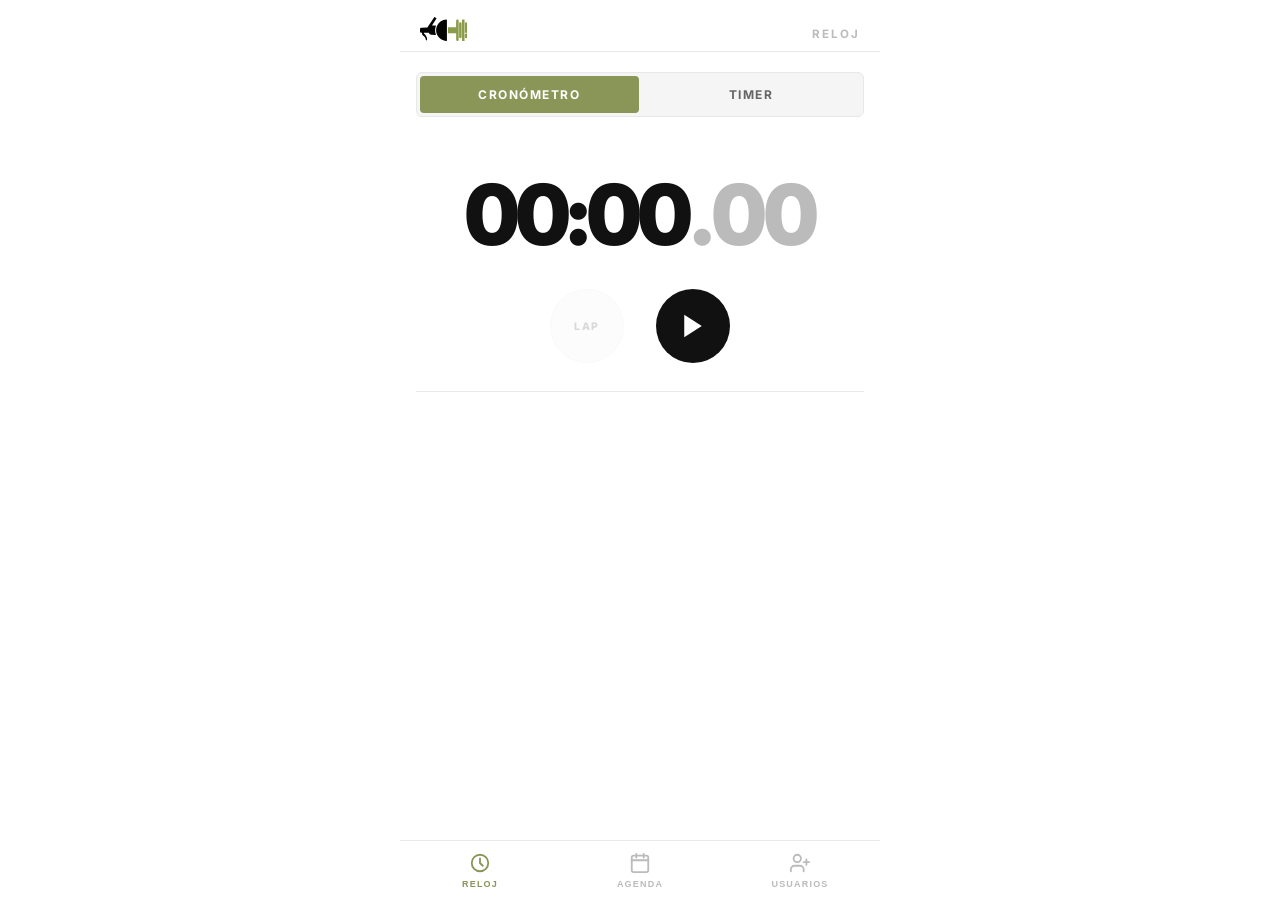
==== fitness-pwa/index.html @ 54f843d1 "Add files via upload" ====
<!DOCTYPE html>
<html lang="es">
<head>
  <meta charset="UTF-8" />
  <meta name="viewport" content="width=device-width, initial-scale=1.0, maximum-scale=1.0, user-scalable=no, viewport-fit=cover" />
  <meta name="theme-color" content="#ffffff" />
  <meta name="apple-mobile-web-app-capable" content="yes" />
  <meta name="apple-mobile-web-app-status-bar-style" content="black-translucent" />
  <meta name="apple-mobile-web-app-title" content="pr.soda" />
  <link rel="manifest" href="manifest.json" />
  <link rel="apple-touch-icon" href="apple-touch-icon.png" />
  <link rel="apple-touch-icon" sizes="180x180" href="apple-touch-icon.png" />
  <link rel="stylesheet" href="css/styles.css" />
  <title>pr.soda</title>
</head>
<body>

  <!-- ======= HEADER ======= -->
  <header class="app-header">
    <div class="app-logo">
      <svg class="logo-svg" viewBox="0 0 1009.06 510.11" xmlns="http://www.w3.org/2000/svg">
        <path class="logo-dark" d="M83.39,348.09c-1.87-3.45-.36-8.92.1-12.26l102.79.81c10.15,24.02,30.51,43.19,56.25,43.3l89.77.35c3.84.01,6.44-3.81,5.12-7.41-22.1-60.47-21.39-123.94.21-183.76,1.29-3.58-1.27-7.36-5.08-7.39l-77.64-.49,95.15-147.68c1.74-2.7.95-6.31-1.77-8.03L309.52.9c-2.68-1.7-6.24-.93-7.97,1.74l-145.03,223.15-125.26.12c-16.61.02-29.94,10.6-31.26,27.41l.25,55.98c.08,17.91,17.3,28.76,34.48,26.53,3.9-.51,9.33.56,9.25,4.57l-.56,26.7c-.3,14.42,29.71,31.21,47.01,49,42.26,43.46,28.37,81.84,46.3,82.71,18.59.91,13.11-35.49,11.42-46.85-6.32-42.51-28.91-78.97-64.76-103.88Z"/>
        <path class="logo-dark" d="M559.31,52.58c7.08-.42,13.06,5.3,13.06,12.42v432.67c0,7.08-5.94,12.79-12.98,12.42-85.7-4.73-163.19-57.05-197.86-135.52-26.8-60.6-26.08-129.23.83-189.53,37.55-77.6,111.71-127.3,196.95-132.45Z"/>
        <path class="logo-accent" d="M822.21,78.17l-.15,409.57c0,13.14-12.73,22.18-24.5,22.25l-3.84.11c-13.76-.92-24.8-11.36-24.83-25.76l-.22-137.38-164.17.14c-5.81,0-10.53-4.71-10.53-10.52v-110.52c0-5.81,4.71-10.52,10.52-10.52h164.21s.18-139.44.18-139.44c1.22-12.62,9.3-21.07,21.44-23.06l2.32-.48c15.57-.26,29.56,8.52,29.56,25.61Z"/>
        <rect class="logo-accent" x="831.05" y="112.33" width="53.45" height="338.09" rx="26.72" ry="26.72"/>
        <rect class="logo-accent" x="955.61" y="112.31" width="53.45" height="225.47" rx="26.72" ry="26.72"/>
        <rect class="logo-accent" x="955.61" y="348.51" width="53.45" height="101.9" rx="26.72" ry="26.72"/>
        <rect class="logo-accent" x="893.33" y="52.61" width="53.45" height="457.5" rx="7.06" ry="7.06"/>
      </svg>
    </div>
    <span id="page-title">Timer</span>
  </header>

  <!-- ======= MAIN CONTENT ======= -->
  <main id="app-content">

    <!-- ===== TIMER SECTION ===== -->
    <section id="section-timer" class="section active">
      <div class="tab-bar">
        <button class="tab-btn active" data-tab="stopwatch">Cronómetro</button>
        <button class="tab-btn" data-tab="interval">Timer</button>
      </div>

      <!-- STOPWATCH -->
      <div id="tab-stopwatch" class="tab-content active">
        <div class="clock-display">
          <div class="sw-time-wrap">
            <span id="sw-main">00:00</span><span id="sw-ms" class="sw-ms">.00</span>
          </div>
        </div>
        <div class="sw-controls-row">
          <button id="sw-lap" class="sw-btn-secondary" disabled>LAP</button>
          <button id="sw-toggle" class="btn-toggle" aria-label="Play / Pause">
            <svg id="sw-icon-play" width="30" height="30" viewBox="0 0 24 24" fill="currentColor">
              <polygon points="5 3 19 12 5 21 5 3"/>
            </svg>
            <svg id="sw-icon-pause" class="hidden" width="30" height="30" viewBox="0 0 24 24" fill="currentColor">
              <rect x="6" y="4" width="4" height="16"/><rect x="14" y="4" width="4" height="16"/>
            </svg>
          </button>
        </div>
        <div id="sw-laps" class="sw-laps"></div>
      </div>

      <!-- TIMER -->
      <div id="tab-interval" class="tab-content">
        <div id="interval-config" class="card">
          <div class="card-title">Configurar Timer</div>
          <div class="config-grid">
            <div class="config-group config-group--full">
              <label>Preparación</label>
              <div class="sec-field">
                <input type="number" id="prep-sec" class="sec-input" min="0" value="10" />
                <span>segundos</span>
              </div>
            </div>
            <div class="config-group">
              <label>Ejercicio</label>
              <div class="sec-field">
                <input type="number" id="ex-sec" class="sec-input" min="1" value="30" />
                <span>segundos</span>
              </div>
            </div>
            <div class="config-group">
              <label>Descanso</label>
              <div class="sec-field">
                <input type="number" id="rest-sec" class="sec-input" min="0" value="15" />
                <span>segundos</span>
              </div>
            </div>
            <div class="config-group">
              <label>Sets</label>
              <input type="number" id="sets-count" min="1" value="3" class="input-solo" />
            </div>
            <div class="config-group">
              <label>Rounds</label>
              <input type="number" id="rounds-count" min="1" value="1" class="input-solo" />
            </div>
          </div>
          <button id="interval-go" class="btn btn-primary btn-xl btn-full">
            <svg width="16" height="16" viewBox="0 0 24 24" fill="currentColor"><polygon points="5 3 19 12 5 21 5 3"/></svg>
            Iniciar
          </button>
        </div>

        <!-- RUNNING -->
        <div id="interval-running" class="hidden">
          <!-- Tiempo total del circuito — chip arriba -->
          <div class="it-circuit-chip">
            <span id="it-total-time">00:00</span>
          </div>
          <!-- Fase activa -->
          <div id="phase-badge" class="phase-badge phase-exercise">Ejercicio</div>
          <div class="progress-ring-container">
            <svg class="progress-ring" viewBox="0 0 250 250">
              <circle class="progress-ring-bg" cx="125" cy="125" r="115" />
              <circle id="progress-arc" class="progress-ring-fill" cx="125" cy="125" r="115" />
            </svg>
            <div class="progress-inner">
              <span id="it-display">00:30</span>
            </div>
          </div>
          <div class="status-row">
            <div class="status-chip">
              <span class="status-label">Set</span>
              <span id="it-set">1 / 3</span>
            </div>
            <div class="status-chip">
              <span class="status-label">Round</span>
              <span id="it-round">1 / 1</span>
            </div>
          </div>
          <!-- Single toggle button + reset -->
          <div class="it-controls">
            <button id="it-pause" class="btn-it-toggle" aria-label="Pause / Resume">
              <svg id="it-icon-pause" width="26" height="26" viewBox="0 0 24 24" fill="currentColor">
                <rect x="6" y="4" width="4" height="16"/><rect x="14" y="4" width="4" height="16"/>
              </svg>
              <svg id="it-icon-play" class="hidden" width="26" height="26" viewBox="0 0 24 24" fill="currentColor">
                <polygon points="5 3 19 12 5 21 5 3"/>
              </svg>
            </button>
            <button id="it-reset" class="btn-it-reset" aria-label="Reset">
              <svg width="22" height="22" viewBox="0 0 24 24" fill="none" stroke="currentColor" stroke-width="2.5" stroke-linecap="round">
                <polyline points="1 4 1 10 7 10"/><path d="M3.51 15a9 9 0 1 0 .49-4.95"/>
              </svg>
            </button>
          </div>
        </div>
      </div>
    </section>

    <!-- ===== CALENDAR SECTION ===== -->
    <section id="section-calendar" class="section">
      <div class="view-toggle">
        <button class="view-btn active" data-view="month">Mes</button>
        <button class="view-btn" data-view="week">Semana</button>
      </div>
      <div class="calendar-nav">
        <button id="cal-prev" class="nav-btn">
          <svg width="16" height="16" viewBox="0 0 24 24" fill="none" stroke="currentColor" stroke-width="2.5" stroke-linecap="round"><polyline points="15 18 9 12 15 6"/></svg>
        </button>
        <span id="cal-title" class="cal-title"></span>
        <button id="cal-next" class="nav-btn">
          <svg width="16" height="16" viewBox="0 0 24 24" fill="none" stroke="currentColor" stroke-width="2.5" stroke-linecap="round"><polyline points="9 18 15 12 9 6"/></svg>
        </button>
      </div>
      <div id="calendar-grid"></div>
      <div id="day-detail" class="hidden">
        <div class="day-detail-header">
          <span id="day-detail-title"></span>
          <button id="day-detail-close" class="icon-btn">
            <svg width="18" height="18" viewBox="0 0 24 24" fill="none" stroke="currentColor" stroke-width="2.5" stroke-linecap="round"><line x1="18" y1="6" x2="6" y2="18"/><line x1="6" y1="6" x2="18" y2="18"/></svg>
          </button>
        </div>
        <div id="day-events-list"></div>
        <div style="padding:0 16px 16px">
          <button id="add-event-btn" class="btn btn-primary btn-full">
            <svg width="14" height="14" viewBox="0 0 24 24" fill="none" stroke="currentColor" stroke-width="2.5" stroke-linecap="round"><line x1="12" y1="5" x2="12" y2="19"/><line x1="5" y1="12" x2="19" y2="12"/></svg>
            Agregar evento
          </button>
        </div>
      </div>
    </section>

    <!-- ===== USERS SECTION ===== -->
    <section id="section-users" class="section">
      <div id="users-list-view">
        <div id="users-grid"></div>
      </div>

      <div id="user-detail-view" class="hidden">
        <button id="back-to-users" class="back-btn-standalone">
          <svg width="14" height="14" viewBox="0 0 24 24" fill="none" stroke="currentColor" stroke-width="2.5" stroke-linecap="round"><polyline points="15 18 9 12 15 6"/></svg>
          Volver
        </button>
        <div class="user-profile-header">
          <div id="user-avatar-large" class="avatar-large"></div>
          <h2 id="user-detail-name"></h2>
          <div class="user-actions-row">
            <button id="edit-user-btn" class="btn btn-secondary btn-sm">
              <svg width="13" height="13" viewBox="0 0 24 24" fill="none" stroke="currentColor" stroke-width="2.5" stroke-linecap="round"><path d="M11 4H4a2 2 0 00-2 2v14a2 2 0 002 2h14a2 2 0 002-2v-7"/><path d="M18.5 2.5a2.121 2.121 0 013 3L12 15l-4 1 1-4 9.5-9.5z"/></svg>
              Editar
            </button>
            <button id="delete-user-btn" class="btn btn-danger btn-sm">
              <svg width="13" height="13" viewBox="0 0 24 24" fill="none" stroke="currentColor" stroke-width="2.5" stroke-linecap="round"><polyline points="3 6 5 6 21 6"/><path d="M19 6l-1 14a2 2 0 01-2 2H8a2 2 0 01-2-2L5 6"/><path d="M10 11v6M14 11v6"/></svg>
              Eliminar
            </button>
          </div>
        </div>
        <div class="routines-header">
          <h3>Rutinas</h3>
          <div style="display:flex;gap:6px">
            <button id="copy-routine-btn" class="btn btn-secondary btn-sm">
              <svg width="12" height="12" viewBox="0 0 24 24" fill="none" stroke="currentColor" stroke-width="2.5" stroke-linecap="round"><rect x="9" y="9" width="13" height="13" rx="2"/><path d="M5 15H4a2 2 0 01-2-2V4a2 2 0 012-2h9a2 2 0 012 2v1"/></svg>
              Copiar
            </button>
            <button id="add-routine-btn" class="btn btn-primary btn-sm">
              <svg width="12" height="12" viewBox="0 0 24 24" fill="none" stroke="currentColor" stroke-width="2.5" stroke-linecap="round"><line x1="12" y1="5" x2="12" y2="19"/><line x1="5" y1="12" x2="19" y2="12"/></svg>
              Nueva
            </button>
          </div>
        </div>
        <div id="routines-list"></div>
      </div>

      <div id="routine-detail-view" class="hidden">
        <div class="routine-header-bar">
          <button id="back-to-user" class="back-btn">
            <svg width="14" height="14" viewBox="0 0 24 24" fill="none" stroke="currentColor" stroke-width="2.5" stroke-linecap="round"><polyline points="15 18 9 12 15 6"/></svg>
            Volver
          </button>
          <h3 id="routine-detail-name"></h3>
          <button id="edit-routine-btn" class="btn btn-secondary btn-sm">
            <svg width="12" height="12" viewBox="0 0 24 24" fill="none" stroke="currentColor" stroke-width="2.5" stroke-linecap="round"><path d="M11 4H4a2 2 0 00-2 2v14a2 2 0 002 2h14a2 2 0 002-2v-7"/><path d="M18.5 2.5a2.121 2.121 0 013 3L12 15l-4 1 1-4 9.5-9.5z"/></svg>
            Editar
          </button>
        </div>
        <div id="exercises-list"></div>
        <button id="add-exercise-btn" class="btn btn-primary btn-full" style="margin-top:0">
          <svg width="14" height="14" viewBox="0 0 24 24" fill="none" stroke="currentColor" stroke-width="2.5" stroke-linecap="round"><line x1="12" y1="5" x2="12" y2="19"/><line x1="5" y1="12" x2="19" y2="12"/></svg>
          Ejercicio
        </button>
        <div style="display:flex;gap:8px;margin-top:8px">
          <button id="add-break-btn" class="btn btn-secondary btn-full" style="margin-top:0">
            <svg width="14" height="14" viewBox="0 0 24 24" fill="none" stroke="currentColor" stroke-width="2" stroke-linecap="round"><circle cx="12" cy="12" r="10"/><line x1="10" y1="15" x2="10" y2="9"/><line x1="14" y1="15" x2="14" y2="9"/></svg>
            Pausa
          </button>
          <button id="add-speed-btn" class="btn btn-secondary btn-full" style="margin-top:0">
            <svg width="14" height="14" viewBox="0 0 24 24" fill="none" stroke="currentColor" stroke-width="2.5" stroke-linecap="round"><polyline points="13 2 3 14 12 14 11 22 21 10 12 10 13 2"/></svg>
            Velocidad
          </button>
        </div>
        <button id="assign-to-cal-btn" class="btn btn-secondary btn-full hidden" style="margin-top:8px">
          <svg width="14" height="14" viewBox="0 0 24 24" fill="none" stroke="currentColor" stroke-width="2.5" stroke-linecap="round"><rect x="3" y="4" width="18" height="18" rx="2"/><path d="M3 9h18M8 2v4M16 2v4"/></svg>
          Asignar al calendario
        </button>
        <button id="pdf-routine-btn" class="btn btn-secondary btn-full" style="margin-top:8px">
          <svg width="14" height="14" viewBox="0 0 24 24" fill="none" stroke="currentColor" stroke-width="2.5" stroke-linecap="round"><path d="M21 15v4a2 2 0 01-2 2H5a2 2 0 01-2-2v-4"/><polyline points="7 10 12 15 17 10"/><line x1="12" y1="15" x2="12" y2="3"/></svg>
          Descargar PDF
        </button>
      </div>
    </section>

  </main>

  <!-- FAB — fuera del contenedor scrollable para que siempre sea visible -->
  <button id="add-user-btn" class="fab hidden" aria-label="Agregar">
    <svg width="22" height="22" viewBox="0 0 24 24" fill="none" stroke="currentColor" stroke-width="2.5" stroke-linecap="round">
      <line x1="12" y1="5" x2="12" y2="19"/><line x1="5" y1="12" x2="19" y2="12"/>
    </svg>
  </button>

  <!-- ======= BOTTOM NAV ======= -->
  <nav class="bottom-nav">
    <button class="nav-item active" data-section="timer">
      <svg viewBox="0 0 24 24" fill="none" stroke="currentColor" stroke-width="2" stroke-linecap="round">
        <circle cx="12" cy="12" r="9"/><path d="M12 7v5l3 3"/>
      </svg>
      <span>Reloj</span>
    </button>
    <button class="nav-item" data-section="calendar">
      <svg viewBox="0 0 24 24" fill="none" stroke="currentColor" stroke-width="2" stroke-linecap="round">
        <rect x="3" y="4" width="18" height="18" rx="2"/><path d="M3 9h18M8 2v4M16 2v4"/>
      </svg>
      <span>Agenda</span>
    </button>
    <button class="nav-item" data-section="users">
      <svg viewBox="0 0 24 24" fill="none" stroke="currentColor" stroke-width="2" stroke-linecap="round">
        <circle cx="9" cy="7" r="4"/><path d="M2 21v-2a4 4 0 014-4h6a4 4 0 014 4v2"/>
        <path d="M19 8v6M22 11h-6"/>
      </svg>
      <span>Usuarios</span>
    </button>
  </nav>

  <!-- ======= MODAL ======= -->
  <div id="modal-overlay" class="modal-overlay hidden">
    <div id="modal-box" class="modal-box">
      <div class="modal-header">
        <h3 id="modal-title"></h3>
        <button id="modal-close" class="icon-btn">
          <svg width="18" height="18" viewBox="0 0 24 24" fill="none" stroke="currentColor" stroke-width="2.5" stroke-linecap="round">
            <line x1="18" y1="6" x2="6" y2="18"/><line x1="6" y1="6" x2="18" y2="18"/>
          </svg>
        </button>
      </div>
      <div id="modal-body"></div>
    </div>
  </div>

  <!-- ======= TOAST ======= -->
  <div id="toast" class="toast hidden"></div>

  <script src="js/timer.js"></script>
  <script src="js/calendar.js"></script>
  <script src="js/users.js"></script>
  <script src="js/app.js"></script>
</body>
</html>
---- fitness-pwa/css/styles.css ----
/* ============================================================
   pr.soda  —  Design System
   Nike-inspired: clean, bold, minimal
============================================================ */

@import url('https://fonts.googleapis.com/css2?family=Inter:wght@300;400;500;600;700;900&display=swap');

/* ── Reset ─────────────────────────────────────────────── */
*, *::before, *::after { box-sizing: border-box; margin: 0; padding: 0; }

:root {
  --bg:       #ffffff;
  --bg2:      #f5f5f5;
  --bg3:      #e8e8e8;
  --bg4:      #d0d0d0;
  --accent:   #A7B36B;
  --accent-d: #8a9558;
  --accent-l: #d4deb5;
  --accent-bg:rgba(167,179,107,.1);
  --red:      #c0392b;
  --red-bg:   rgba(192,57,43,.07);
  --text:     #111111;
  --text2:    #666666;
  --text3:    #bbbbbb;
  --radius:   6px;
  --radius-sm:3px;
  --nav-h:    60px;
  --header-h: 52px;
  --safe-bottom: env(safe-area-inset-bottom, 0px);
  --max-w:    480px;
  --font: 'Inter', 'Helvetica Neue', Helvetica, Arial, sans-serif;
}

html {
  height: 100%;
  background: var(--bg);
}

body {
  min-height: 100dvh;
  height: 100%;
  max-width: var(--max-w);
  margin: 0 auto;
  overflow: hidden;
  background: var(--bg);
  color: var(--text);
  font-family: var(--font);
  -webkit-font-smoothing: antialiased;
  -moz-osx-font-smoothing: grayscale;
  touch-action: manipulation;
  position: relative;
}

/* ── Header ─────────────────────────────────────────────── */
.app-header {
  position: fixed;
  top: 0;
  left: 50%; transform: translateX(-50%);
  width: 100%; max-width: var(--max-w);
  /* Dynamic Island / notch support */
  padding-top: env(safe-area-inset-top, 0px);
  height: calc(var(--header-h) + env(safe-area-inset-top, 0px));
  background: var(--bg);
  border-bottom: 1px solid var(--bg3);
  display: flex;
  align-items: flex-end;  /* keep content at bottom of the padded header */
  justify-content: space-between;
  padding-left: 20px; padding-right: 20px;
  padding-bottom: 10px;
  z-index: 100;
  transition: background .4s ease, border-color .4s ease;
}
/* Extend header background behind the Dynamic Island / status bar */
.app-header::before {
  content: '';
  position: absolute;
  top: -60px;
  left: 0; right: 0;
  height: 60px;
  background: inherit;
  pointer-events: none;
}
.app-logo {
  display: flex;
  align-items: center;
  gap: 10px;
}
.logo-svg {
  height: 24px;
  width: auto;
  display: block;
  flex-shrink: 0;
}
/* Two-color logo fill control — dark=near-black, accent=olive; both go white on color backgrounds */
.logo-dark   { fill: #040404; transition: fill .4s ease; }
.logo-accent { fill: #8a9b4a; transition: fill .4s ease; }
.app-name {
  font-size: .95rem;
  font-weight: 300;
  letter-spacing: 1.5px;
  color: var(--text);
  transition: color .4s ease;
  white-space: nowrap;
  line-height: 1;
}
#page-title {
  font-size: .72rem;
  font-weight: 700;
  color: var(--text3);
  letter-spacing: 2px;
  text-transform: uppercase;
}

/* ── Main / Sections ─────────────────────────────────────── */
#app-content {
  position: fixed;
  top: calc(var(--header-h) + env(safe-area-inset-top, 0px));
  left: 50%; transform: translateX(-50%);
  width: 100%; max-width: var(--max-w);
  bottom: calc(var(--nav-h) + env(safe-area-inset-bottom, 0px));
  overflow-y: auto;
  -webkit-overflow-scrolling: touch;
  background: var(--bg); /* prevents grey html background from showing through */
}
.section { display: none; padding: 20px 16px 40px; min-height: 100%; }
.section.active { display: block; }

/* ── Bottom Nav ──────────────────────────────────────────── */
.bottom-nav {
  position: fixed;
  bottom: 0;
  left: 50%; transform: translateX(-50%);
  width: 100%; max-width: var(--max-w);
  height: calc(var(--nav-h) + env(safe-area-inset-bottom, 0px));
  padding-bottom: env(safe-area-inset-bottom, 0px);
  background: var(--bg);
  border-top: 1px solid var(--bg3);
  display: flex;
  z-index: 100;
}
/* Extend nav background into any area below the home indicator */
.bottom-nav::after {
  content: '';
  position: absolute;
  bottom: -60px;
  left: 0; right: 0;
  height: 60px;
  background: inherit;
  pointer-events: none;
}
.nav-item {
  flex: 1;
  display: flex; flex-direction: column;
  align-items: center; justify-content: center;
  gap: 5px;
  background: none; border: none;
  color: var(--text3);
  cursor: pointer;
  transition: color .15s;
  padding: 8px 0;
  -webkit-tap-highlight-color: transparent;
}
.nav-item svg { width: 22px; height: 22px; }
.nav-item span {
  font-size: 9px;
  font-weight: 700;
  letter-spacing: 1.2px;
  text-transform: uppercase;
}
.nav-item.active { color: var(--accent-d); }

/* ── Tabs ────────────────────────────────────────────────── */
.tab-bar {
  display: flex;
  background: var(--bg2);
  border-radius: var(--radius);
  padding: 3px;
  margin-bottom: 24px;
  gap: 3px;
  border: 1px solid var(--bg3);
}
.tab-btn {
  flex: 1; padding: 11px;
  border: none; border-radius: 4px;
  background: none; color: var(--text2);
  font-size: .75rem; font-weight: 700;
  letter-spacing: 1.5px; text-transform: uppercase;
  cursor: pointer;
  font-family: var(--font);
  transition: background .15s, color .15s;
  -webkit-tap-highlight-color: transparent;
}
.tab-btn.active { background: var(--accent-d); color: #fff; }
.tab-content { display: none; }
.tab-content.active { display: block; }

/* ── Stopwatch Display ───────────────────────────────────── */
.clock-display {
  text-align: center;
  padding: 32px 0 28px;
}
.sw-time-wrap {
  display: inline-flex;
  align-items: center;
  justify-content: center;
  white-space: nowrap;
}
/* #sw-main (id) + .sw-ms (class) */
#sw-main, .sw-ms {
  font-size: clamp(64px, 17.5vw, 84px);
  font-weight: 900;
  font-variant-numeric: tabular-nums;
  letter-spacing: -3px;
  line-height: 1;
  font-family: var(--font);
}
#sw-main { color: var(--text); }
.sw-ms   { color: var(--text3); margin-left: 2px; letter-spacing: -2px; }

/* ── Stopwatch Controls — Apple-style horizontal row ─────── */
.sw-controls-row {
  display: flex;
  align-items: center;
  justify-content: center;
  gap: 32px;
  margin-top: 4px;
}
.btn-toggle {
  width: 74px; height: 74px;
  border-radius: 50%;
  background: var(--text);
  color: #fff;
  border: none; cursor: pointer;
  display: flex; align-items: center; justify-content: center;
  transition: background .35s, color .35s, transform .1s;
  -webkit-tap-highlight-color: transparent;
  flex-shrink: 0;
}
.btn-toggle:active { transform: scale(.90); }

/* LAP / RESET secondary button */
.sw-btn-secondary {
  width: 74px; height: 74px;
  border-radius: 50%;
  background: var(--bg2);
  border: 1.5px solid var(--bg3);
  color: var(--text2);
  font-size: .65rem; font-weight: 800;
  letter-spacing: 1.5px; text-transform: uppercase;
  cursor: pointer; font-family: var(--font);
  display: flex; align-items: center; justify-content: center;
  transition: background .35s, border-color .35s, color .35s, transform .1s, opacity .2s;
  -webkit-tap-highlight-color: transparent;
  flex-shrink: 0;
}
.sw-btn-secondary:active { transform: scale(.90); }
.sw-btn-secondary:disabled { opacity: .25; pointer-events: none; }

/* ── Lap list ────────────────────────────────────────────── */
.sw-laps {
  margin-top: 28px;
  border-top: 1px solid var(--bg3);
  transition: border-color .4s;
}
.lap-item {
  display: flex; align-items: center; gap: 12px;
  padding: 11px 4px; border-bottom: 1px solid var(--bg3);
  font-variant-numeric: tabular-nums;
  transition: border-color .4s;
}
.lap-num {
  font-size: .62rem; font-weight: 700; color: var(--text3);
  text-transform: uppercase; letter-spacing: 1px;
  min-width: 46px;
  transition: color .4s;
}
.lap-split {
  font-size: 1.05rem; font-weight: 800; color: var(--text);
  flex: 1; letter-spacing: -.5px;
  transition: color .4s;
}
.lap-split-ms {
  font-size: .72em; color: var(--text3); font-weight: 600;
  letter-spacing: 0;
  transition: color .4s;
}
.lap-total {
  font-size: .85rem; color: var(--text3); font-weight: 600;
  letter-spacing: -.3px;
  transition: color .4s;
}
/* Latest lap highlight */
.lap-item--latest .lap-split { color: var(--accent-d); }

/* Timer running: pause is also a toggle */
.it-controls { display: flex; gap: 16px; justify-content: center; margin-top: 6px; }
.btn-it-toggle {
  width: 72px; height: 72px;
  border-radius: 50%;
  background: var(--text);
  color: #fff;
  border: none; cursor: pointer;
  display: flex; align-items: center; justify-content: center;
  transition: background .35s, color .35s, transform .1s;
  -webkit-tap-highlight-color: transparent;
}
.btn-it-toggle:active { transform: scale(.90); }
.btn-it-reset {
  width: 72px; height: 72px;
  border-radius: 50%;
  background: none; border: 1.5px solid var(--bg3);
  color: var(--text3); cursor: pointer;
  display: flex; align-items: center; justify-content: center;
  transition: all .35s;
  -webkit-tap-highlight-color: transparent;
}
.btn-it-reset:active { transform: scale(.90); }

/* ── Buttons ─────────────────────────────────────────────── */
.btn {
  display: inline-flex; align-items: center; justify-content: center;
  gap: 8px; border: none; border-radius: var(--radius);
  font-size: .8rem; font-weight: 700; letter-spacing: 1px;
  text-transform: uppercase; cursor: pointer;
  font-family: var(--font);
  transition: opacity .15s, transform .1s;
  padding: 14px 22px;
  -webkit-tap-highlight-color: transparent;
}
.btn:active { transform: scale(.96); opacity: .85; }
.btn:disabled { opacity: .25; pointer-events: none; }
.btn-primary   { background: var(--text); color: #fff; }
.btn-secondary { background: var(--bg2); color: var(--text); border: 1px solid var(--bg3); }
.btn-danger    { background: var(--red-bg); color: var(--red); border: 1px solid rgba(192,57,43,.2); }
.btn-accent    { background: var(--accent); color: #fff; }
.btn-xl  { font-size: .85rem; padding: 17px 28px; }
.btn-sm  { font-size: .7rem; padding: 9px 14px; letter-spacing: .8px; }
.btn-full { width: 100%; margin-top: 16px; }
.btn-row {
  display: flex; gap: 10px;
  justify-content: center; flex-wrap: wrap;
  margin-top: 16px;
}
.icon-btn {
  background: none; border: none; color: var(--text3);
  cursor: pointer; padding: 8px; border-radius: 50%;
  display: inline-flex; align-items: center; justify-content: center;
  transition: color .15s, background .15s;
  -webkit-tap-highlight-color: transparent;
}
.icon-btn:active { color: var(--text); background: var(--bg2); }

/* ── Cards ───────────────────────────────────────────────── */
.card {
  background: var(--bg2);
  border-radius: var(--radius);
  padding: 20px;
  margin-bottom: 16px;
  border: 1px solid var(--bg3);
}
.card-title {
  font-size: .65rem; font-weight: 700;
  color: var(--text3); text-transform: uppercase;
  letter-spacing: 2px; margin-bottom: 20px;
}

/* ── Timer Config ────────────────────────────────────────── */
.config-grid {
  display: grid;
  grid-template-columns: 1fr 1fr;
  gap: 14px; margin-bottom: 20px;
}
.config-group--full { grid-column: 1 / -1; }
.config-group > label {
  display: block;
  font-size: .62rem; color: var(--text3); font-weight: 700;
  text-transform: uppercase; letter-spacing: 1.5px; margin-bottom: 8px;
}
.sec-field {
  display: flex; flex-direction: column;
  align-items: center; gap: 6px;
}
.sec-field > span {
  font-size: .6rem; color: var(--text3); font-weight: 700;
  text-transform: uppercase; letter-spacing: 1px;
}
.sec-input, .input-solo {
  width: 100%;
  background: var(--bg); border: 1.5px solid var(--bg3);
  border-radius: var(--radius);
  color: var(--text); font-size: 1.8rem; font-weight: 900;
  text-align: center; padding: 12px 6px; outline: none;
  -webkit-appearance: none; appearance: none;
  font-family: var(--font); letter-spacing: -1px;
  font-variant-numeric: tabular-nums;
}
.sec-input:focus, .input-solo:focus { border-color: var(--accent); }
.input-solo { font-size: 2rem; padding: 12px; }
input[type=number]::-webkit-inner-spin-button,
input[type=number]::-webkit-outer-spin-button { -webkit-appearance: none; }
input[type=number] { -moz-appearance: textfield; }

/* ── Timer Running ───────────────────────────────────────── */

/* Circuit time — pill chip, no label, above phase badge */
.it-circuit-chip {
  display: flex; align-items: center; justify-content: center;
  margin: 0 auto 14px;
  background: var(--bg2); border: 1.5px solid var(--bg3);
  border-radius: 999px; padding: 7px 26px;
  width: fit-content;
  transition: background .4s, border-color .4s;
}
#it-total-time {
  font-size: 1.1rem; font-weight: 900;
  font-variant-numeric: tabular-nums; letter-spacing: -1px;
  color: var(--text); font-family: var(--font);
  transition: color .4s;
}

.phase-badge {
  text-align: center;
  font-size: .72rem; font-weight: 700;
  letter-spacing: 4px; text-transform: uppercase;
  padding: 9px 16px; border-radius: var(--radius);
  margin-bottom: 16px;
  transition: background .4s, color .4s;
}
.phase-exercise { background: var(--accent-bg); color: var(--accent-d); }
.phase-rest     { background: rgba(74,143,170,.1); color: #3a7a8f; }
.phase-done     { background: rgba(111,111,111,.08); color: var(--text2); }

.progress-ring-container {
  position: relative;
  width: min(248px, 65vw); height: min(248px, 65vw);
  margin: 0 auto 16px;
}
.progress-ring { transform: rotate(-90deg); display: block; width: 100%; height: 100%; }
.progress-ring-bg   { fill: none; stroke: var(--bg3); stroke-width: 8; }
.progress-ring-fill {
  fill: none; stroke: var(--accent);
  stroke-width: 8; stroke-linecap: square;
  stroke-dasharray: 723; stroke-dashoffset: 0;
  transition: stroke .4s; /* dashoffset driven by rAF — no CSS transition needed */
}
.progress-inner {
  position: absolute; inset: 0;
  display: flex; align-items: center; justify-content: center;
}
#it-display {
  font-size: clamp(52px, 15vw, 68px);
  font-weight: 900; font-variant-numeric: tabular-nums;
  letter-spacing: -2px; color: var(--text);
  font-family: var(--font);
}
.status-row {
  display: flex; gap: 8px;
  justify-content: center; margin-bottom: 14px;
}
.status-chip {
  background: var(--bg2); border-radius: var(--radius);
  padding: 9px 18px; text-align: center;
  min-width: 88px; border: 1px solid var(--bg3);
}
.status-label {
  display: block;
  font-size: .58rem; color: var(--text3);
  text-transform: uppercase; letter-spacing: 2px;
  margin-bottom: 5px; font-weight: 700;
}
.status-chip > span:last-child {
  font-size: 1.5rem; font-weight: 900;
  font-variant-numeric: tabular-nums;
  letter-spacing: -1px; color: var(--text);
}

/* ── Calendar ────────────────────────────────────────────── */
.view-toggle {
  display: flex; gap: 0; margin-bottom: 16px;
  border: 1px solid var(--bg3); border-radius: var(--radius);
  overflow: hidden;
}
.view-btn {
  flex: 1; padding: 10px;
  border: none; background: var(--bg);
  color: var(--text2);
  font-size: .68rem; font-weight: 700;
  letter-spacing: 1.5px; text-transform: uppercase;
  cursor: pointer; font-family: var(--font);
  transition: all .15s;
  -webkit-tap-highlight-color: transparent;
}
.view-btn:first-child { border-right: 1px solid var(--bg3); }
.view-btn.active { background: var(--accent-d); color: #fff; }

.calendar-nav {
  display: flex; align-items: center;
  justify-content: space-between; margin-bottom: 14px;
}
.cal-title {
  font-size: .9rem; font-weight: 700;
  text-transform: uppercase; letter-spacing: 1px;
  color: var(--text);
}
.nav-btn {
  background: none; border: 1px solid var(--bg3);
  color: var(--text2); font-size: 1.1rem;
  width: 36px; height: 36px;
  border-radius: var(--radius);
  cursor: pointer;
  display: flex; align-items: center; justify-content: center;
  transition: background .15s;
  -webkit-tap-highlight-color: transparent;
}
.nav-btn:active { background: var(--bg2); }

.month-grid { display: grid; grid-template-columns: repeat(7,1fr); gap: 2px; }
.day-header {
  text-align: center; font-size: .58rem;
  color: var(--text3); font-weight: 700;
  text-transform: uppercase; padding: 6px 0 8px;
  letter-spacing: 1px;
}
.day-cell {
  min-height: 48px; background: var(--bg2);
  border-radius: var(--radius-sm);
  padding: 5px 3px 4px; cursor: pointer;
  display: flex; flex-direction: column;
  align-items: center; gap: 3px;
  transition: background .1s;
  border: 1px solid transparent;
  -webkit-tap-highlight-color: transparent;
}
.day-cell:active { background: var(--bg3); }
.day-cell.empty { background: transparent; cursor: default; border: none; }
.day-cell.today .day-num {
  background: var(--accent-d); color: #fff;
  border-radius: 50%; width: 24px; height: 24px;
  display: flex; align-items: center; justify-content: center;
}
.day-cell.selected { border-color: var(--accent); background: var(--accent-bg); }
.day-num { font-size: .78rem; font-weight: 700; color: var(--text); }
.day-dots { display: flex; gap: 2px; flex-wrap: wrap; justify-content: center; }
.dot { width: 4px; height: 4px; border-radius: 50%; flex-shrink: 0; }
.dot-personal { background: var(--accent-d); }
.dot-class    { background: #5aabcc; }

.week-grid { display: flex; flex-direction: column; gap: 4px; }
.week-day-row {
  background: var(--bg2); border-radius: var(--radius);
  padding: 14px 16px; cursor: pointer;
  display: flex; align-items: center; gap: 14px;
  border: 1px solid var(--bg3);
  border-left: 3px solid transparent;
  transition: background .1s;
  -webkit-tap-highlight-color: transparent;
}
.week-day-row:active { background: var(--bg3); }
.week-day-row.today { border-left-color: var(--accent-d); }
.week-day-info { flex: 1; }
.week-day-name {
  font-size: .58rem; color: var(--text3); font-weight: 700;
  text-transform: uppercase; letter-spacing: 1.5px;
}
.week-day-num  { font-size: 1.3rem; font-weight: 900; color: var(--text); margin: 2px 0; }
.week-events   { font-size: .7rem; color: var(--text2); }
.week-dots     { display: flex; gap: 4px; }

#day-detail {
  margin-top: 14px; background: var(--bg2);
  border-radius: var(--radius); overflow: hidden;
  border: 1px solid var(--bg3);
}
.day-detail-header {
  display: flex; align-items: center;
  justify-content: space-between;
  padding: 13px 16px; border-bottom: 1px solid var(--bg3);
  font-weight: 700; font-size: .8rem;
  letter-spacing: .5px; color: var(--text);
  text-transform: uppercase;
}
#day-events-list { padding: 4px 16px; min-height: 48px; }
.event-item {
  display: flex; align-items: center; gap: 12px;
  padding: 12px 0; border-bottom: 1px solid var(--bg3);
}
.event-item:last-child { border-bottom: none; }
.event-dot  { width: 8px; height: 8px; border-radius: 50%; flex-shrink: 0; }
.event-info { flex: 1; min-width: 0; }
.event-name { font-size: .88rem; font-weight: 700; color: var(--text); }
.event-type { font-size: .68rem; color: var(--text3); margin-top: 2px; text-transform: uppercase; letter-spacing: .5px; }
.event-actions { display: flex; gap: 4px; flex-shrink: 0; }
.event-del-btn, .event-edit-btn {
  background: none; border: none; color: var(--text3);
  cursor: pointer; padding: 6px;
  display: flex; align-items: center;
  -webkit-tap-highlight-color: transparent;
}
.event-del-btn:active  { color: var(--red); }
.event-edit-btn:active { color: var(--accent-d); }
.empty-events {
  color: var(--text3); font-size: .78rem; padding: 20px 0;
  text-align: center; text-transform: uppercase; letter-spacing: 1px;
}

/* ── Users ───────────────────────────────────────────────── */
#users-grid {
  display: flex; flex-direction: column;
  gap: 8px; padding-bottom: 100px;
}
.user-card {
  background: var(--bg2); border-radius: var(--radius);
  padding: 14px 16px;
  display: flex; align-items: center; gap: 14px;
  cursor: pointer;
  border: 1px solid var(--bg3);
  border-left: 4px solid var(--bg3); /* overridden by inline style */
  transition: border-color .15s, transform .1s;
  -webkit-tap-highlight-color: transparent;
  position: relative; overflow: hidden;
}
.user-card:active { transform: scale(.985); }
.avatar {
  width: 48px; height: 48px; border-radius: 50%;
  background: var(--bg3);
  display: flex; align-items: center; justify-content: center;
  font-size: 1.1rem; font-weight: 900; color: var(--text2);
  overflow: hidden; border: 2.5px solid var(--bg4);
  flex-shrink: 0;
}
.avatar img { width: 100%; height: 100%; object-fit: cover; }
.user-card-info {
  flex: 1; min-width: 0;
}
.user-card-name {
  font-size: .88rem; font-weight: 800;
  color: var(--text); letter-spacing: .3px;
  white-space: nowrap; overflow: hidden; text-overflow: ellipsis;
}
.user-card-meta {
  font-size: .66rem; color: var(--text3); font-weight: 600;
  text-transform: uppercase; letter-spacing: .8px; margin-top: 3px;
}
.user-card-photo {
  width: 44px; height: 44px; border-radius: var(--radius-sm);
  overflow: hidden; flex-shrink: 0;
}
.user-card-photo img { width: 100%; height: 100%; object-fit: cover; }

/* Trainer (Pedro) card — visually elevated */
.user-card--trainer {
  background: var(--accent-bg);
  border: 1px solid var(--accent-l);
  border-left: 4px solid var(--accent-d);
  padding: 18px 16px;
  margin-bottom: 4px;
}
.avatar--lg {
  width: 58px; height: 58px; font-size: 1.25rem;
}
.user-card--trainer .user-card-name {
  font-size: .95rem; font-weight: 900;
}
.trainer-card-label {
  font-size: .52rem; font-weight: 800;
  text-transform: uppercase; letter-spacing: 2.5px;
  color: var(--accent-d); margin-bottom: 3px;
}
.users-section-label {
  font-size: .58rem; font-weight: 800;
  text-transform: uppercase; letter-spacing: 2px;
  color: var(--text3); padding: 10px 2px 4px;
}

/* FAB — lives outside scroll container */
.fab {
  position: fixed;
  bottom: calc(var(--nav-h) + var(--safe-bottom) + 16px);
  right: 16px;
  width: 52px; height: 52px;
  border-radius: 50%;
  background: var(--text); color: #fff;
  border: none; cursor: pointer;
  box-shadow: 0 4px 16px rgba(0,0,0,.2);
  z-index: 90;
  display: flex; align-items: center; justify-content: center;
  transition: transform .15s, background .15s;
  -webkit-tap-highlight-color: transparent;
}
.fab:active { transform: scale(.9); background: var(--accent-d); }
/* On desktop, keep FAB inside the max-width */
@media (min-width: 480px) {
  .fab { right: calc(50vw - var(--max-w)/2 + 16px); }
}

/* User detail */
.user-profile-header {
  text-align: center; padding: 24px 16px 18px;
  background: var(--bg2); border-radius: var(--radius);
  margin-bottom: 16px; border: 1px solid var(--bg3);
}
.avatar-large {
  width: 88px; height: 88px; border-radius: 50%;
  background: var(--bg3);
  display: flex; align-items: center; justify-content: center;
  font-size: 2rem; font-weight: 900; color: var(--text2);
  margin: 0 auto 14px; overflow: hidden;
  border: 1px solid var(--bg4);
}
.avatar-large img { width: 100%; height: 100%; object-fit: cover; }
#user-detail-name {
  font-size: 1.2rem; font-weight: 900; margin-bottom: 14px;
  color: var(--text); text-transform: uppercase; letter-spacing: .5px;
}
.user-actions-row { display: flex; gap: 10px; justify-content: center; }

/* Back button standalone — aparece fuera del card, parece botón real */
.back-btn-standalone {
  display: inline-flex; align-items: center; gap: 7px;
  background: var(--bg2); border: 1.5px solid var(--bg3);
  color: var(--text2); border-radius: var(--radius);
  font-size: .68rem; font-weight: 700; letter-spacing: 1px;
  text-transform: uppercase; cursor: pointer;
  padding: 9px 16px; margin-bottom: 12px;
  font-family: var(--font);
  -webkit-tap-highlight-color: transparent;
  transition: background .15s, border-color .15s, color .15s;
}
.back-btn-standalone:active { background: var(--bg3); color: var(--text); }

/* Back button inline (dentro de barras de header) */
.back-btn {
  background: none; border: none; color: var(--text2);
  font-size: .68rem; font-weight: 700; letter-spacing: 1.5px;
  text-transform: uppercase;
  cursor: pointer; padding: 4px 0; margin-bottom: 14px;
  display: inline-flex; align-items: center; gap: 6px;
  -webkit-tap-highlight-color: transparent;
  font-family: var(--font);
}
.back-btn:active { color: var(--text); }

.routines-header {
  display: flex; align-items: center;
  justify-content: space-between;
  margin-bottom: 10px; padding: 0 2px;
}
.routines-header h3 {
  font-size: .68rem; font-weight: 700;
  text-transform: uppercase; letter-spacing: 2px; color: var(--text3);
}

.routine-card {
  background: var(--bg2); border-radius: var(--radius);
  padding: 15px 16px; margin-bottom: 6px;
  display: flex; align-items: center; gap: 14px;
  cursor: pointer;
  border: 1px solid var(--bg3);
  border-left: 4px solid var(--bg3); /* overridden by inline style with routine color */
  transition: background .1s;
  -webkit-tap-highlight-color: transparent;
}
.routine-card:active { background: var(--bg3); }
.routine-icon {
  width: 38px; height: 38px; background: var(--bg3);
  border-radius: var(--radius-sm);
  display: flex; align-items: center; justify-content: center;
  color: var(--text3); flex-shrink: 0;
  transition: background .4s, color .4s;
}
.routine-info  { flex: 1; min-width: 0; }
.routine-name  { font-size: .88rem; font-weight: 700; color: var(--text); }
.routine-count {
  font-size: .62rem; color: var(--text3); margin-top: 2px;
  text-transform: uppercase; letter-spacing: 1px; font-weight: 600;
}
.routine-arrow { color: var(--text3); display: flex; align-items: center; }
.rout-actions  { display: flex; gap: 2px; }

.routine-header-bar {
  display: flex; align-items: center; gap: 10px; margin-bottom: 16px;
}
.routine-header-bar h3 {
  flex: 1; font-size: .88rem; font-weight: 700;
  text-transform: uppercase; letter-spacing: .5px; color: var(--text);
}

/* ── Break / rest items (thin row) ──────────────────────── */
.break-card {
  display: flex; align-items: center; gap: 12px;
  padding: 10px 14px; margin-bottom: 8px;
  background: var(--bg2);
  border: 1.5px dashed var(--bg3);
  border-radius: var(--radius);
}
.break-icon {
  width: 30px; height: 30px; border-radius: 50%;
  background: var(--bg3);
  display: flex; align-items: center; justify-content: center;
  color: var(--text3); flex-shrink: 0;
}
.break-info {
  flex: 1; min-width: 0;
  display: flex; flex-wrap: wrap; align-items: center; gap: 2px 8px;
}
.break-type-label {
  font-size: .75rem; font-weight: 700;
  text-transform: uppercase; letter-spacing: 1px;
  color: var(--text2);
}
.break-duration {
  font-size: .9rem; font-weight: 900;
  color: var(--text); font-variant-numeric: tabular-nums;
  white-space: nowrap; margin-left: auto;
}
.break-note {
  width: 100%; font-size: .68rem; color: var(--text3);
  font-style: italic; line-height: 1.3; padding-top: 1px;
}

/* ── Drag handle ─────────────────────────────────────────── */
.drag-handle {
  color: var(--bg4);
  cursor: grab;
  padding: 4px 6px 4px 0;
  touch-action: none;          /* let JS own all touch events on this el */
  flex-shrink: 0;
  align-self: center;
  display: flex; align-items: center;
  -webkit-tap-highlight-color: transparent;
  user-select: none;
}
.drag-handle:active { color: var(--text3); }
.item-dragging { opacity: 0.2 !important; transition: none !important; }
.drop-above { box-shadow: 0 -3px 0 0 var(--accent); }
.drop-below { box-shadow: 0 3px 0 0 var(--accent); }

/* read-only routine view from calendar */
.cal-routine-header {
  margin-bottom: 16px; padding-bottom: 12px;
  border-bottom: 1px solid var(--bg3);
}
.cal-routine-title {
  font-size: 1rem; font-weight: 900;
  color: var(--text); margin-bottom: 4px;
}
.cal-routine-desc {
  font-size: .75rem; color: var(--text3);
}
.cal-routine-item-num {
  font-size: .58rem; font-weight: 700;
  text-transform: uppercase; letter-spacing: 1.5px;
  color: var(--text3); margin-bottom: 6px; margin-top: 14px;
}

.exercise-card {
  background: var(--bg2); border-radius: var(--radius);
  padding: 16px; margin-bottom: 10px;
  display: flex; gap: 16px; align-items: flex-start;
  border: 1px solid var(--bg3);
}
.exercise-info  { flex: 1; min-width: 0; padding-top: 2px; }
.exercise-name  { font-size: 1rem; font-weight: 800; color: var(--text); margin-bottom: 8px; line-height: 1.2; }
.exercise-sets-reps {
  font-size: 1.5rem; font-weight: 900;
  color: var(--accent-d); letter-spacing: -1px;
  font-variant-numeric: tabular-nums;
  margin-bottom: 6px; line-height: 1;
}
.exercise-sets-label {
  font-size: .6rem; color: var(--text3); font-weight: 700;
  text-transform: uppercase; letter-spacing: 1.5px; margin-bottom: 2px;
}
.exercise-note  {
  font-size: .72rem; color: var(--text3);
  letter-spacing: .3px; margin-top: 4px;
}
.exercise-actions { display: flex; flex-direction: column; gap: 4px; flex-shrink: 0; }

/* ── Horarios habituales (user detail) ───────────────────── */
.schedule-section { margin-top: 16px; }
.schedule-header {
  display: flex; align-items: center;
  justify-content: space-between; margin-bottom: 8px; padding: 0 2px;
}
.schedule-header h3 {
  font-size: .68rem; font-weight: 700;
  text-transform: uppercase; letter-spacing: 2px; color: var(--text3);
}
.schedule-item {
  background: var(--bg2); border-radius: var(--radius);
  padding: 12px 14px; margin-bottom: 6px;
  display: flex; align-items: center; gap: 12px;
  border: 1px solid var(--bg3);
}
.schedule-day-badge {
  width: 44px; height: 44px; border-radius: var(--radius-sm);
  display: flex; align-items: center; justify-content: center;
  font-size: .65rem; font-weight: 900; text-transform: uppercase;
  letter-spacing: .5px; flex-shrink: 0;
  background: var(--accent-bg); color: var(--accent-d);
  border: 1px solid var(--accent-l);
}
.schedule-info { flex: 1; min-width: 0; }
.schedule-routine { font-size: .85rem; font-weight: 700; color: var(--text); }
.schedule-time {
  font-size: .68rem; color: var(--text3); margin-top: 2px;
  text-transform: uppercase; letter-spacing: .5px;
}
.schedule-actions { display: flex; gap: 2px; flex-shrink: 0; }

/* ── User color system ───────────────────────────────────── */
/* color encoded via inline border-left-color + avatar border-color */
.color-picker-wrap { margin-top: 4px; }
.color-options {
  display: flex; gap: 10px; flex-wrap: wrap; padding: 4px 0;
}
.color-opt {
  width: 34px; height: 34px; border-radius: 50%;
  cursor: pointer; border: 2.5px solid transparent;
  transition: transform .15s, border-color .15s;
  -webkit-tap-highlight-color: transparent;
}
.color-opt.selected {
  border-color: var(--text);
  transform: scale(1.18);
}
.color-opt:active { transform: scale(.9); }

/* ── Calendar day detail sections ───────────────────────── */
.cal-section { padding: 0 16px 12px; }
.cal-section + .cal-section { border-top: 1px solid var(--bg3); padding-top: 12px; }
.cal-section-head {
  display: flex; align-items: center;
  justify-content: space-between; margin-bottom: 8px;
}
.cal-section-label {
  font-size: .58rem; font-weight: 700;
  text-transform: uppercase; letter-spacing: 2px; color: var(--text3);
}
.cal-section-btn {
  background: none; border: 1px solid var(--bg3);
  color: var(--accent-d); font-size: .62rem; font-weight: 700;
  letter-spacing: .8px; text-transform: uppercase;
  cursor: pointer; padding: 5px 12px; border-radius: 999px;
  font-family: var(--font);
  -webkit-tap-highlight-color: transparent;
  transition: background .15s, color .15s;
}
.cal-section-btn:active { background: var(--accent-bg); }

.cal-my-training-card {
  display: flex; align-items: center;
  gap: 8px; padding: 10px 14px;
  background: var(--accent-bg); border-radius: var(--radius);
  border: 1px solid var(--accent-l);
}
.cal-my-training-card .cal-clear-training { margin-left: auto; }

.cal-tag {
  display: inline-flex; align-items: center; gap: 5px;
  font-size: .72rem; font-weight: 700;
  padding: 5px 10px; border-radius: 999px;
  background: var(--bg3); color: var(--text2);
  flex: 1; white-space: nowrap; overflow: hidden; text-overflow: ellipsis;
}
.cal-tag--green { background: var(--accent-bg); color: var(--accent-d); }

.cal-suggested {
  display: flex; flex-wrap: wrap; gap: 6px;
  align-items: center; padding: 6px 0 4px;
}
.cal-suggested-label {
  font-size: .6rem; color: var(--text3); font-weight: 700;
  text-transform: uppercase; letter-spacing: 1px; width: 100%;
  margin-bottom: 2px;
}
button.cal-tag {
  cursor: pointer; font-family: var(--font);
  display: inline-flex; align-items: center; gap: 5px;
}
button.cal-tag:active { opacity: .75; }

.cal-class-item {
  display: flex; align-items: center; gap: 12px;
  padding: 10px 0; border-bottom: 1px solid var(--bg3);
}
.cal-class-item:last-child { border-bottom: none; }
.cal-class-dot {
  width: 10px; height: 10px; border-radius: 50%; flex-shrink: 0;
}
.cal-class-info { flex: 1; min-width: 0; }
.cal-class-name { font-size: .88rem; font-weight: 700; color: var(--text); }
.cal-class-meta {
  font-size: .68rem; color: var(--text3); margin-top: 2px;
  text-transform: uppercase; letter-spacing: .5px;
}
.cal-class-actions { display: flex; gap: 2px; flex-shrink: 0; }

/* ── Modal ───────────────────────────────────────────────── */
.modal-overlay {
  position: fixed;
  top: 0; left: 0; right: 0;
  /* Stop ABOVE the nav bar so the tab bar is always tappable */
  bottom: calc(var(--nav-h) + env(safe-area-inset-bottom, 0px));
  background: rgba(0,0,0,.3); z-index: 200;
  display: flex; align-items: flex-end; justify-content: center;
}
.modal-box {
  background: var(--bg);
  border-radius: var(--radius) var(--radius) 0 0;
  width: 100%; max-width: var(--max-w);
  /* Never extend above the status bar safe area */
  max-height: calc(100dvh - var(--nav-h) - env(safe-area-inset-bottom, 0px) - env(safe-area-inset-top, 0px) - 8px);
  overflow-y: auto; padding: 20px;
  animation: slide-up .2s cubic-bezier(.22,1,.36,1);
  border-top: 1px solid var(--bg3);
}
@keyframes slide-up {
  from { transform: translateY(100%); }
  to   { transform: translateY(0); }
}
.modal-header {
  display: flex; align-items: center;
  justify-content: space-between;
  margin-bottom: 20px; padding-bottom: 14px;
  border-bottom: 1px solid var(--bg3);
}
.modal-header h3 {
  font-size: .75rem; font-weight: 700;
  text-transform: uppercase; letter-spacing: 2px; color: var(--text);
}

.form-group { margin-bottom: 14px; }
.form-group > label {
  display: block; font-size: .62rem; color: var(--text3);
  font-weight: 700; text-transform: uppercase;
  letter-spacing: 1.5px; margin-bottom: 7px;
}
.form-input, .form-select, .form-textarea {
  width: 100%; background: var(--bg2);
  border: 1px solid var(--bg3); border-radius: var(--radius);
  color: var(--text); font-size: .95rem; padding: 13px 14px;
  outline: none; -webkit-appearance: none; appearance: none;
  font-family: var(--font);
}
.form-input:focus, .form-select:focus, .form-textarea:focus {
  border-color: var(--accent); background: var(--bg);
}
.form-textarea { min-height: 80px; resize: vertical; }
.form-select {
  background-image: url("data:image/svg+xml,%3Csvg xmlns='http://www.w3.org/2000/svg' width='12' height='12' viewBox='0 0 12 12'%3E%3Cpath fill='%23999' d='M6 8L1 3h10z'/%3E%3C/svg%3E");
  background-repeat: no-repeat; background-position: right 14px center; padding-right: 36px;
}
.form-row { display: flex; gap: 12px; }
.form-row .form-group { flex: 1; }

/* ── Toggle switch ──────────────────────────────────────── */
.toggle-row {
  display: flex; align-items: center; justify-content: space-between;
  padding: 4px 0;
}
.toggle-switch {
  position: relative; display: inline-block;
  width: 46px; height: 26px; flex-shrink: 0;
}
.toggle-switch input { opacity: 0; width: 0; height: 0; }
.toggle-slider {
  position: absolute; cursor: pointer; inset: 0;
  background: var(--bg3); border-radius: 26px;
  transition: background .22s;
}
.toggle-slider::before {
  position: absolute; content: '';
  width: 20px; height: 20px;
  left: 3px; bottom: 3px;
  background: #fff; border-radius: 50%;
  transition: transform .22s;
  box-shadow: 0 1px 3px rgba(0,0,0,.25);
}
.toggle-switch input:checked + .toggle-slider { background: var(--accent-d); }
.toggle-switch input:checked + .toggle-slider::before { transform: translateX(20px); }

/* ── Dropset badge ──────────────────────────────────────── */
.dropset-badge {
  display: inline-block; font-size: .58rem; font-weight: 800;
  color: var(--accent-d);
  border: 1.5px solid currentColor;
  border-radius: 4px; padding: 1px 5px; margin-left: 7px;
  letter-spacing: .5px; vertical-align: middle;
  text-transform: uppercase; opacity: .85;
  line-height: 1.4;
}

.modal-footer { margin-top: 18px; display: flex; gap: 10px; }
.modal-footer .btn { flex: 1; }

/* ── Quick-add exercise library ──────────────────────────── */
.qlib-top { margin-bottom: 12px; }
.qlib-cats {
  display: flex; gap: 6px; overflow-x: auto; padding-bottom: 4px;
  -webkit-overflow-scrolling: touch; scrollbar-width: none;
}
.qlib-cats::-webkit-scrollbar { display: none; }
.qlib-cat {
  flex-shrink: 0; padding: 5px 12px; border-radius: 20px;
  border: 1.5px solid var(--bg3); background: var(--bg2);
  font-size: .72rem; font-weight: 700; color: var(--text2);
  cursor: pointer; transition: all .15s; white-space: nowrap;
  -webkit-tap-highlight-color: transparent;
}
.qlib-cat.active {
  background: var(--accent-d); border-color: var(--accent-d);
  color: #fff;
}
.qlib-list { max-height: 48vh; overflow-y: auto; -webkit-overflow-scrolling: touch; }
.qlib-item {
  display: flex; align-items: center; gap: 12px;
  padding: 11px 0; border-bottom: 1px solid var(--bg3);
}
.qlib-item:last-child { border-bottom: none; }
.qlib-info { flex: 1; min-width: 0; }
.qlib-name { font-size: .88rem; font-weight: 700; color: var(--text); }
.qlib-meta { font-size: .7rem; color: var(--text3); margin-top: 2px; }
.qlib-add-btn {
  width: 32px; height: 32px; border-radius: 50%; border: 1.5px solid var(--accent-d);
  background: transparent; color: var(--accent-d);
  display: flex; align-items: center; justify-content: center;
  cursor: pointer; flex-shrink: 0; transition: background .15s, color .15s;
  -webkit-tap-highlight-color: transparent;
}
.qlib-add-btn.qlib-added { background: var(--accent-d); color: #fff; border-color: var(--accent-d); }
.qlib-empty {
  padding: 24px; text-align: center;
  font-size: .85rem; color: var(--text3);
}

/* ── Copy-routine picker ─────────────────────────────────── */
.copy-user-group { margin-bottom: 18px; }
.copy-user-label {
  font-size: .6rem; font-weight: 700; text-transform: uppercase;
  letter-spacing: 2px; color: var(--text3); margin-bottom: 8px;
  padding-bottom: 4px; border-bottom: 1px solid var(--bg3);
}
.copy-rout-item {
  background: var(--bg2); border-radius: var(--radius);
  padding: 12px 14px; margin-bottom: 6px;
  border-left: 4px solid var(--bg3);
  cursor: pointer; transition: background .12s;
  -webkit-tap-highlight-color: transparent;
}
.copy-rout-item:active { background: var(--bg3); }
.copy-rout-name { font-size: .9rem; font-weight: 700; color: var(--text); }
.copy-rout-meta { font-size: .7rem; color: var(--text3); margin-top: 3px; }

/* ── Speed-run card variant ─────────────────────────────── */
.speed-run-card {
  border-color: var(--accent-d);
  border-style: solid;
}
.speed-run-icon {
  background: var(--accent-d)20;
  color: var(--accent-d);
}

/* ── Toast ───────────────────────────────────────────────── */
.toast {
  position: fixed;
  bottom: calc(var(--nav-h) + var(--safe-bottom) + 16px);
  left: 50%; transform: translateX(-50%);
  background: var(--text); color: #fff;
  padding: 10px 20px; border-radius: 999px;
  font-size: .72rem; font-weight: 700;
  letter-spacing: 1px; text-transform: uppercase;
  z-index: 300; white-space: nowrap; pointer-events: none;
  box-shadow: 0 4px 20px rgba(0,0,0,.15);
}
.toast.hidden { display: none; }

/* ── Utilities ───────────────────────────────────────────── */
.hidden { display: none !important; }
.empty-state {
  text-align: center; padding: 56px 24px; color: var(--text3);
}
.empty-icon {
  width: 48px; height: 48px; margin: 0 auto 16px;
  color: var(--bg4);
}
.empty-state p {
  font-size: .72rem; line-height: 1.8;
  text-transform: uppercase; letter-spacing: 1px; font-weight: 600;
}
.empty-state strong { color: var(--text2); }

::-webkit-scrollbar { width: 2px; }
::-webkit-scrollbar-track { background: transparent; }
::-webkit-scrollbar-thumb { background: var(--bg4); border-radius: 2px; }

/* ── PDF preview overlay (full-screen, in-app) ───────────── */
/* Replaces window.print() approach — no freeze on iOS PWA   */
.pdf-view-overlay {
  position: fixed; inset: 0; z-index: 400;
  background: #f2f2f2; overflow-y: auto;
  display: flex; flex-direction: column;
  -webkit-overflow-scrolling: touch;
  animation: slide-up .2s cubic-bezier(.22,1,.36,1);
}
.pdf-view-header {
  position: sticky; top: 0; z-index: 1;
  background: #fff; border-bottom: 1px solid #e0e0e0;
  padding: 12px 18px;
  padding-top: calc(env(safe-area-inset-top, 0px) + 12px);
  display: flex; align-items: center; justify-content: space-between;
  gap: 10px;
}
.pdf-view-title {
  font-size: .68rem; font-weight: 700;
  text-transform: uppercase; letter-spacing: 1.5px; color: #aaa;
}
.pdf-view-actions { display: flex; gap: 8px; }
.pdf-view-body {
  padding: 24px 18px 48px;
  max-width: 640px; width: 100%; margin: 0 auto;
}

/* Document card styles (used in overlay AND in print) */
.pdf-header {
  display: flex; align-items: center; gap: 18px;
  margin-bottom: 24px; padding-bottom: 18px;
  border-bottom: 3px solid #A7B36B; /* overridden inline */
}
.pdf-ht { flex: 1; }
.pdf-tag {
  font-size: 9px; font-weight: 700; text-transform: uppercase;
  letter-spacing: 2px; color: #aaa; margin-bottom: 3px;
}
.pdf-trainer { font-size: 22px; font-weight: 900; letter-spacing: -1px; color: #111; }
.pdf-rname   { font-size: 14px; font-weight: 700; margin-top: 4px; }
.pdf-rdesc   { font-size: 11px; color: #aaa; margin-top: 2px; }
.pdf-stag {
  display: inline-block; font-size: 9px; font-weight: 700;
  border-radius: 4px; padding: 2px 8px; margin-top: 5px;
  text-transform: uppercase; letter-spacing: .5px;
  border-width: 1px; border-style: solid;
}
.pdf-card {
  display: flex; gap: 14px; margin-bottom: 12px; padding: 14px;
  border-radius: 10px; background: #fff;
  border-left: 4px solid #A7B36B; /* overridden inline */
  box-shadow: 0 1px 4px rgba(0,0,0,.06);
}
.pdf-thumb    { width: 72px; height: 72px; border-radius: 7px; object-fit: cover; flex-shrink: 0; }
.pdf-thumb-ph { width: 72px; height: 72px; border-radius: 7px; background: #e5e5e5; flex-shrink: 0; }
.pdf-info  { flex: 1; min-width: 0; }
.pdf-num   { font-size: 8px; font-weight: 700; text-transform: uppercase; letter-spacing: 2px; color: #bbb; margin-bottom: 2px; }
.pdf-name  { font-size: 14px; font-weight: 800; color: #111; margin-bottom: 5px; line-height: 1.2; }
.pdf-sets  { font-size: 20px; font-weight: 900; letter-spacing: -1px; line-height: 1; }
.pdf-ds    { font-size: 8px; font-weight: 800; border: 1.5px solid currentColor; border-radius: 3px; padding: 1px 4px; margin-left: 5px; vertical-align: middle; text-transform: uppercase; }
.pdf-note  { font-size: 11px; color: #999; margin-top: 5px; }
.pdf-break {
  display: flex; align-items: center; gap: 12px;
  margin-bottom: 10px; padding: 10px 14px;
  border-radius: 8px; border: 1.5px dashed #ddd; background: #fff;
}
.pdf-br-label { font-size: 12px; font-weight: 700; color: #666; }
.pdf-br-dur   { font-size: 12px; color: #aaa; margin-left: auto; }
.pdf-br-note  { font-size: 11px; color: #bbb; margin-top: 2px; width: 100%; }
.pdf-foot {
  margin-top: 32px; padding-top: 12px; border-top: 1px solid #e8e8e8;
  font-size: 9px; color: #ccc; text-align: center;
  text-transform: uppercase; letter-spacing: 1.5px;
}

/* ============================================================
   COLOR INVERSION STATES
   body.sw-running  → cronómetro activo  (verde)
   body.it-prep     → timer preparación  (azul oscuro)
   body.it-exercise → timer ejercicio    (verde)
   body.it-rest     → timer descanso     (rojo)
============================================================ */

/* Shared transitions */
body, .app-header, .bottom-nav, #app-content,
.tab-bar, .tab-btn, .nav-item,
#sw-main, .sw-ms,
.btn-toggle, .sw-btn-secondary,
.btn-it-toggle, .btn-it-reset,
#it-display, .phase-badge, .status-chip, .status-label,
.it-circuit-chip, #it-total-time,
.progress-ring-bg, .progress-ring-fill {
  transition:
    background-color .4s ease,
    color .4s ease,
    border-color .4s ease,
    stroke .4s ease;
}

/* Helper mixin via repeated selectors */
.sw-running-target,
body.sw-running,
body.it-exercise,
body.it-rest { }

/* ── STOPWATCH RUNNING (verde) ────────────────────────────── */
body.sw-running { background-color: var(--accent) !important; }
body.sw-running .app-header  { background-color: var(--accent); border-bottom-color: rgba(255,255,255,.2); }
body.sw-running .bottom-nav  { background-color: var(--accent); border-top-color: rgba(255,255,255,.2); }
body.sw-running #app-content { background-color: var(--accent); }
body.sw-running .section.active { background-color: var(--accent); }

body.sw-running .logo-dark,
body.sw-running .logo-accent { fill: #fff; }
body.sw-running .app-name    { color: #fff; }
body.sw-running #page-title  { color: rgba(255,255,255,.55); }
body.sw-running #sw-main     { color: #fff; }
body.sw-running .sw-ms       { color: rgba(255,255,255,.4); }

body.sw-running .tab-bar     { background: rgba(255,255,255,.15); border-color: rgba(255,255,255,.15); }
body.sw-running .tab-btn     { color: rgba(255,255,255,.55); }
body.sw-running .tab-btn.active { background: #fff; color: var(--accent-d); }

body.sw-running .btn-toggle      { background: #fff; color: var(--accent-d); }
body.sw-running .sw-btn-secondary { background: rgba(255,255,255,.2); border-color: rgba(255,255,255,.25); color: rgba(255,255,255,.8); }
body.sw-running .clock-display::before { border-color: rgba(255,255,255,.25); }

body.sw-running .sw-laps   { border-top-color: rgba(255,255,255,.25); }
body.sw-running .lap-item  { border-bottom-color: rgba(255,255,255,.18); }
body.sw-running .lap-num   { color: rgba(255,255,255,.5); }
body.sw-running .lap-split { color: #fff; }
body.sw-running .lap-split-ms { color: rgba(255,255,255,.5); }
body.sw-running .lap-total { color: rgba(255,255,255,.6); }
body.sw-running .lap-item--latest .lap-split { color: #fff; }

body.sw-running .nav-item           { color: rgba(255,255,255,.35); }
body.sw-running .nav-item.active    { color: #fff; }
body.sw-running .nav-item svg path,
body.sw-running .nav-item svg rect,
body.sw-running .nav-item svg circle { stroke: currentColor; }

/* ── TIMER EXERCISE (verde) ───────────────────────────────── */
body.it-exercise { background-color: var(--accent) !important; }
body.it-exercise .app-header  { background-color: var(--accent); border-bottom-color: rgba(255,255,255,.2); }
body.it-exercise .bottom-nav  { background-color: var(--accent); border-top-color: rgba(255,255,255,.2); }
body.it-exercise #app-content { background-color: var(--accent); }
body.it-exercise .section.active { background-color: var(--accent); }

body.it-exercise .logo-dark,
body.it-exercise .logo-accent   { fill: #fff; }
body.it-exercise .app-name      { color: #fff; }
body.it-exercise #page-title   { color: rgba(255,255,255,.55); }
body.it-exercise #it-display   { color: #fff; }
body.it-exercise .it-circuit-chip { background: rgba(255,255,255,.2); border-color: rgba(255,255,255,.2); }
body.it-exercise #it-total-time   { color: rgba(255,255,255,.95); }

body.it-exercise .phase-badge {
  background: rgba(255,255,255,.2);
  color: #fff; letter-spacing: 5px;
}
body.it-exercise .status-chip  {
  background: rgba(255,255,255,.15);
  border-color: rgba(255,255,255,.15);
}
body.it-exercise .status-label { color: rgba(255,255,255,.6); }
body.it-exercise .status-chip > span:last-child { color: #fff; }

body.it-exercise .progress-ring-bg   { stroke: rgba(255,255,255,.25); }
body.it-exercise .progress-ring-fill { stroke: #fff !important; }

body.it-exercise .tab-bar  { background: rgba(255,255,255,.15); border-color: rgba(255,255,255,.15); }
body.it-exercise .tab-btn  { color: rgba(255,255,255,.55); }
body.it-exercise .tab-btn.active { background: #fff; color: var(--accent-d); }

body.it-exercise .btn-it-toggle { background: #fff; color: var(--accent-d); }
body.it-exercise .btn-it-reset  { border-color: rgba(255,255,255,.3); color: rgba(255,255,255,.6); }

body.it-exercise .nav-item        { color: rgba(255,255,255,.35); }
body.it-exercise .nav-item.active { color: #fff; }

/* ── TIMER REST (rojo) ────────────────────────────────────── */
:root { --rest-bg: #c0392b; }

body.it-rest { background-color: var(--rest-bg) !important; }
body.it-rest .app-header  { background-color: var(--rest-bg); border-bottom-color: rgba(255,255,255,.2); }
body.it-rest .bottom-nav  { background-color: var(--rest-bg); border-top-color: rgba(255,255,255,.2); }
body.it-rest #app-content { background-color: var(--rest-bg); }
body.it-rest .section.active { background-color: var(--rest-bg); }

body.it-rest .logo-dark,
body.it-rest .logo-accent   { fill: #fff; }
body.it-rest .app-name      { color: #fff; }
body.it-rest #page-title   { color: rgba(255,255,255,.55); }
body.it-rest #it-display   { color: #fff; }
body.it-rest .it-circuit-chip { background: rgba(255,255,255,.2); border-color: rgba(255,255,255,.2); }
body.it-rest #it-total-time   { color: rgba(255,255,255,.95); }

body.it-rest .phase-badge {
  background: rgba(255,255,255,.2);
  color: #fff; letter-spacing: 5px;
}
body.it-rest .status-chip  {
  background: rgba(255,255,255,.15);
  border-color: rgba(255,255,255,.15);
}
body.it-rest .status-label { color: rgba(255,255,255,.6); }
body.it-rest .status-chip > span:last-child { color: #fff; }

body.it-rest .progress-ring-bg   { stroke: rgba(255,255,255,.25); }
body.it-rest .progress-ring-fill { stroke: #fff !important; }

body.it-rest .tab-bar  { background: rgba(255,255,255,.15); border-color: rgba(255,255,255,.15); }
body.it-rest .tab-btn  { color: rgba(255,255,255,.55); }
body.it-rest .tab-btn.active { background: #fff; color: var(--rest-bg); }

body.it-rest .btn-it-toggle { background: #fff; color: var(--rest-bg); }
body.it-rest .btn-it-reset  { border-color: rgba(255,255,255,.3); color: rgba(255,255,255,.6); }

body.it-rest .nav-item        { color: rgba(255,255,255,.35); }
body.it-rest .nav-item.active { color: #fff; }

/* ── TIMER PREP (azul oscuro) ─────────────────────────────── */
:root { --prep-bg: #2c3e50; }

body.it-prep { background-color: var(--prep-bg) !important; }
body.it-prep .app-header  { background-color: var(--prep-bg); border-bottom-color: rgba(255,255,255,.15); }
body.it-prep .bottom-nav  { background-color: var(--prep-bg); border-top-color: rgba(255,255,255,.15); }
body.it-prep #app-content { background-color: var(--prep-bg); }
body.it-prep .section.active { background-color: var(--prep-bg); }

body.it-prep .logo-dark,
body.it-prep .logo-accent   { fill: #fff; }
body.it-prep .app-name      { color: #fff; }
body.it-prep #page-title   { color: rgba(255,255,255,.45); }
body.it-prep #it-display   { color: #fff; }
body.it-prep .it-circuit-chip { background: rgba(255,255,255,.15); border-color: rgba(255,255,255,.15); }
body.it-prep #it-total-time   { color: rgba(255,255,255,.9); }

body.it-prep .phase-badge {
  background: rgba(255,255,255,.15);
  color: #fff; letter-spacing: 5px;
}
body.it-prep .status-chip  {
  background: rgba(255,255,255,.1);
  border-color: rgba(255,255,255,.1);
}
body.it-prep .status-label { color: rgba(255,255,255,.5); }
body.it-prep .status-chip > span:last-child { color: #fff; }

body.it-prep .progress-ring-bg   { stroke: rgba(255,255,255,.2); }
body.it-prep .progress-ring-fill { stroke: rgba(255,255,255,.7) !important; }

body.it-prep .tab-bar  { background: rgba(255,255,255,.1); border-color: rgba(255,255,255,.1); }
body.it-prep .tab-btn  { color: rgba(255,255,255,.45); }
body.it-prep .tab-btn.active { background: #fff; color: var(--prep-bg); }

body.it-prep .btn-it-toggle { background: #fff; color: var(--prep-bg); }
body.it-prep .btn-it-reset  { border-color: rgba(255,255,255,.25); color: rgba(255,255,255,.55); }

body.it-prep .nav-item        { color: rgba(255,255,255,.3); }
body.it-prep .nav-item.active { color: #fff; }
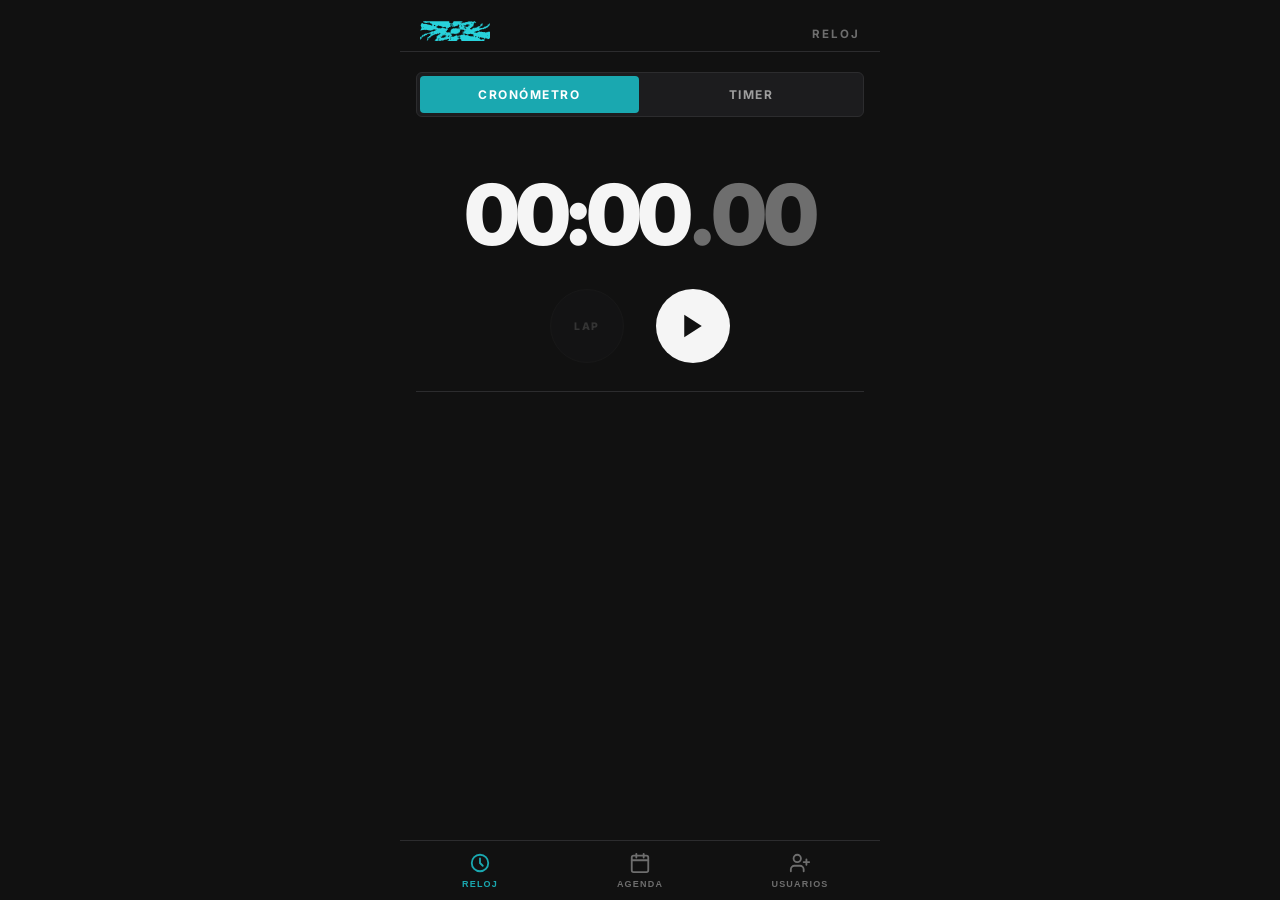
==== commit 85247710: "Add files via upload" ====
--- a/fitness-pwa/index.html
+++ b/fitness-pwa/index.html
@@ -3,30 +3,22 @@
 <head>
   <meta charset="UTF-8" />
   <meta name="viewport" content="width=device-width, initial-scale=1.0, maximum-scale=1.0, user-scalable=no, viewport-fit=cover" />
-  <meta name="theme-color" content="#ffffff" />
+  <meta name="theme-color" content="#111111" />
   <meta name="apple-mobile-web-app-capable" content="yes" />
   <meta name="apple-mobile-web-app-status-bar-style" content="black-translucent" />
-  <meta name="apple-mobile-web-app-title" content="pr.soda" />
+  <meta name="apple-mobile-web-app-title" content="PR.47" />
   <link rel="manifest" href="manifest.json" />
   <link rel="apple-touch-icon" href="apple-touch-icon.png" />
   <link rel="apple-touch-icon" sizes="180x180" href="apple-touch-icon.png" />
   <link rel="stylesheet" href="css/styles.css" />
-  <title>pr.soda</title>
+  <title>PR.47</title>
 </head>
 <body>
 
   <!-- ======= HEADER ======= -->
   <header class="app-header">
     <div class="app-logo">
-      <svg class="logo-svg" viewBox="0 0 1009.06 510.11" xmlns="http://www.w3.org/2000/svg">
-        <path class="logo-dark" d="M83.39,348.09c-1.87-3.45-.36-8.92.1-12.26l102.79.81c10.15,24.02,30.51,43.19,56.25,43.3l89.77.35c3.84.01,6.44-3.81,5.12-7.41-22.1-60.47-21.39-123.94.21-183.76,1.29-3.58-1.27-7.36-5.08-7.39l-77.64-.49,95.15-147.68c1.74-2.7.95-6.31-1.77-8.03L309.52.9c-2.68-1.7-6.24-.93-7.97,1.74l-145.03,223.15-125.26.12c-16.61.02-29.94,10.6-31.26,27.41l.25,55.98c.08,17.91,17.3,28.76,34.48,26.53,3.9-.51,9.33.56,9.25,4.57l-.56,26.7c-.3,14.42,29.71,31.21,47.01,49,42.26,43.46,28.37,81.84,46.3,82.71,18.59.91,13.11-35.49,11.42-46.85-6.32-42.51-28.91-78.97-64.76-103.88Z"/>
-        <path class="logo-dark" d="M559.31,52.58c7.08-.42,13.06,5.3,13.06,12.42v432.67c0,7.08-5.94,12.79-12.98,12.42-85.7-4.73-163.19-57.05-197.86-135.52-26.8-60.6-26.08-129.23.83-189.53,37.55-77.6,111.71-127.3,196.95-132.45Z"/>
-        <path class="logo-accent" d="M822.21,78.17l-.15,409.57c0,13.14-12.73,22.18-24.5,22.25l-3.84.11c-13.76-.92-24.8-11.36-24.83-25.76l-.22-137.38-164.17.14c-5.81,0-10.53-4.71-10.53-10.52v-110.52c0-5.81,4.71-10.52,10.52-10.52h164.21s.18-139.44.18-139.44c1.22-12.62,9.3-21.07,21.44-23.06l2.32-.48c15.57-.26,29.56,8.52,29.56,25.61Z"/>
-        <rect class="logo-accent" x="831.05" y="112.33" width="53.45" height="338.09" rx="26.72" ry="26.72"/>
-        <rect class="logo-accent" x="955.61" y="112.31" width="53.45" height="225.47" rx="26.72" ry="26.72"/>
-        <rect class="logo-accent" x="955.61" y="348.51" width="53.45" height="101.9" rx="26.72" ry="26.72"/>
-        <rect class="logo-accent" x="893.33" y="52.61" width="53.45" height="457.5" rx="7.06" ry="7.06"/>
-      </svg>
+      <img class="logo-svg" src="icons/SVG/Recurso 7.svg" alt="PR.47" />
     </div>
     <span id="page-title">Timer</span>
   </header>
@@ -186,6 +178,17 @@
     <!-- ===== USERS SECTION ===== -->
     <section id="section-users" class="section">
       <div id="users-list-view">
+        <div class="backup-row">
+          <button id="export-routines-btn" class="btn btn-secondary btn-sm">
+            <svg width="12" height="12" viewBox="0 0 24 24" fill="none" stroke="currentColor" stroke-width="2.5" stroke-linecap="round"><path d="M21 15v4a2 2 0 01-2 2H5a2 2 0 01-2-2v-4"/><polyline points="17 8 12 3 7 8"/><line x1="12" y1="3" x2="12" y2="15"/></svg>
+            Exportar rutinas
+          </button>
+          <button id="import-routines-btn" class="btn btn-secondary btn-sm">
+            <svg width="12" height="12" viewBox="0 0 24 24" fill="none" stroke="currentColor" stroke-width="2.5" stroke-linecap="round"><path d="M21 15v4a2 2 0 01-2 2H5a2 2 0 01-2-2v-4"/><polyline points="7 10 12 15 17 10"/><line x1="12" y1="15" x2="12" y2="3"/></svg>
+            Importar rutinas
+          </button>
+          <input type="file" id="import-routines-input" accept="application/json" class="hidden" />
+        </div>
         <div id="users-grid"></div>
       </div>
 
--- a/fitness-pwa/css/styles.css
+++ b/fitness-pwa/css/styles.css
@@ -1,5 +1,5 @@
 /* ============================================================
-   pr.soda  —  Design System
+   PR.47  —  Design System
    Nike-inspired: clean, bold, minimal
 ============================================================ */
 
@@ -9,19 +9,19 @@
 *, *::before, *::after { box-sizing: border-box; margin: 0; padding: 0; }
 
 :root {
-  --bg:       #ffffff;
-  --bg2:      #f5f5f5;
-  --bg3:      #e8e8e8;
-  --bg4:      #d0d0d0;
-  --accent:   #A7B36B;
-  --accent-d: #8a9558;
-  --accent-l: #d4deb5;
-  --accent-bg:rgba(167,179,107,.1);
-  --red:      #c0392b;
-  --red-bg:   rgba(192,57,43,.07);
-  --text:     #111111;
-  --text2:    #666666;
-  --text3:    #bbbbbb;
+  --bg:       #111111;
+  --bg2:      #1c1c1e;
+  --bg3:      #2c2c2e;
+  --bg4:      #3a3a3c;
+  --accent:   #28D2DB;
+  --accent-d: #1AA8B0;
+  --accent-l: #1f4d51;
+  --accent-bg:rgba(40,210,219,.12);
+  --red:      #ff5c4d;
+  --red-bg:   rgba(255,92,77,.12);
+  --text:     #f5f5f5;
+  --text2:    #9e9e9e;
+  --text3:    #6e6e6e;
   --radius:   6px;
   --radius-sm:3px;
   --nav-h:    60px;
@@ -86,14 +86,12 @@
   gap: 10px;
 }
 .logo-svg {
-  height: 24px;
+  height: 20px;
   width: auto;
   display: block;
   flex-shrink: 0;
-}
-/* Two-color logo fill control — dark=near-black, accent=olive; both go white on color backgrounds */
-.logo-dark   { fill: #040404; transition: fill .4s ease; }
-.logo-accent { fill: #8a9b4a; transition: fill .4s ease; }
+  transition: filter .4s ease;
+}
 .app-name {
   font-size: .95rem;
   font-weight: 300;
@@ -229,7 +227,7 @@
   width: 74px; height: 74px;
   border-radius: 50%;
   background: var(--text);
-  color: #fff;
+  color: var(--bg);
   border: none; cursor: pointer;
   display: flex; align-items: center; justify-content: center;
   transition: background .35s, color .35s, transform .1s;
@@ -298,7 +296,7 @@
   width: 72px; height: 72px;
   border-radius: 50%;
   background: var(--text);
-  color: #fff;
+  color: var(--bg);
   border: none; cursor: pointer;
   display: flex; align-items: center; justify-content: center;
   transition: background .35s, color .35s, transform .1s;
@@ -329,10 +327,10 @@
 }
 .btn:active { transform: scale(.96); opacity: .85; }
 .btn:disabled { opacity: .25; pointer-events: none; }
-.btn-primary   { background: var(--text); color: #fff; }
+.btn-primary   { background: var(--text); color: var(--bg); }
 .btn-secondary { background: var(--bg2); color: var(--text); border: 1px solid var(--bg3); }
-.btn-danger    { background: var(--red-bg); color: var(--red); border: 1px solid rgba(192,57,43,.2); }
-.btn-accent    { background: var(--accent); color: #fff; }
+.btn-danger    { background: var(--red-bg); color: var(--red); border: 1px solid rgba(255,92,77,.25); }
+.btn-accent    { background: var(--accent); color: var(--bg); }
 .btn-xl  { font-size: .85rem; padding: 17px 28px; }
 .btn-sm  { font-size: .7rem; padding: 9px 14px; letter-spacing: .8px; }
 .btn-full { width: 100%; margin-top: 16px; }
@@ -427,7 +425,7 @@
   transition: background .4s, color .4s;
 }
 .phase-exercise { background: var(--accent-bg); color: var(--accent-d); }
-.phase-rest     { background: rgba(74,143,170,.1); color: #3a7a8f; }
+.phase-rest     { background: rgba(90,171,204,.12); color: #5aabcc; }
 .phase-done     { background: rgba(111,111,111,.08); color: var(--text2); }
 
 .progress-ring-container {
@@ -672,6 +670,12 @@
   color: var(--text3); padding: 10px 2px 4px;
 }
 
+.backup-row {
+  display: flex; gap: 8px;
+  margin-bottom: 12px;
+}
+.backup-row .btn { flex: 1; margin-top: 0; }
+
 /* FAB — lives outside scroll container */
 .fab {
   position: fixed;
@@ -679,7 +683,7 @@
   right: 16px;
   width: 52px; height: 52px;
   border-radius: 50%;
-  background: var(--text); color: #fff;
+  background: var(--text); color: var(--bg);
   border: none; cursor: pointer;
   box-shadow: 0 4px 16px rgba(0,0,0,.2);
   z-index: 90;
@@ -1168,7 +1172,7 @@
   position: fixed;
   bottom: calc(var(--nav-h) + var(--safe-bottom) + 16px);
   left: 50%; transform: translateX(-50%);
-  background: var(--text); color: #fff;
+  background: var(--text); color: var(--bg);
   padding: 10px 20px; border-radius: 999px;
   font-size: .72rem; font-weight: 700;
   letter-spacing: 1px; text-transform: uppercase;
@@ -1227,7 +1231,7 @@
 .pdf-header {
   display: flex; align-items: center; gap: 18px;
   margin-bottom: 24px; padding-bottom: 18px;
-  border-bottom: 3px solid #A7B36B; /* overridden inline */
+  border-bottom: 3px solid #28D2DB; /* overridden inline */
 }
 .pdf-ht { flex: 1; }
 .pdf-tag {
@@ -1246,7 +1250,7 @@
 .pdf-card {
   display: flex; gap: 14px; margin-bottom: 12px; padding: 14px;
   border-radius: 10px; background: #fff;
-  border-left: 4px solid #A7B36B; /* overridden inline */
+  border-left: 4px solid #28D2DB; /* overridden inline */
   box-shadow: 0 1px 4px rgba(0,0,0,.06);
 }
 .pdf-thumb    { width: 72px; height: 72px; border-radius: 7px; object-fit: cover; flex-shrink: 0; }
@@ -1308,8 +1312,7 @@
 body.sw-running #app-content { background-color: var(--accent); }
 body.sw-running .section.active { background-color: var(--accent); }
 
-body.sw-running .logo-dark,
-body.sw-running .logo-accent { fill: #fff; }
+body.sw-running .logo-svg    { filter: brightness(0) invert(1); }
 body.sw-running .app-name    { color: #fff; }
 body.sw-running #page-title  { color: rgba(255,255,255,.55); }
 body.sw-running #sw-main     { color: #fff; }
@@ -1344,8 +1347,7 @@
 body.it-exercise #app-content { background-color: var(--accent); }
 body.it-exercise .section.active { background-color: var(--accent); }
 
-body.it-exercise .logo-dark,
-body.it-exercise .logo-accent   { fill: #fff; }
+body.it-exercise .logo-svg      { filter: brightness(0) invert(1); }
 body.it-exercise .app-name      { color: #fff; }
 body.it-exercise #page-title   { color: rgba(255,255,255,.55); }
 body.it-exercise #it-display   { color: #fff; }
@@ -1377,7 +1379,7 @@
 body.it-exercise .nav-item.active { color: #fff; }
 
 /* ── TIMER REST (rojo) ────────────────────────────────────── */
-:root { --rest-bg: #c0392b; }
+:root { --rest-bg: #ff5c4d; }
 
 body.it-rest { background-color: var(--rest-bg) !important; }
 body.it-rest .app-header  { background-color: var(--rest-bg); border-bottom-color: rgba(255,255,255,.2); }
@@ -1385,8 +1387,7 @@
 body.it-rest #app-content { background-color: var(--rest-bg); }
 body.it-rest .section.active { background-color: var(--rest-bg); }
 
-body.it-rest .logo-dark,
-body.it-rest .logo-accent   { fill: #fff; }
+body.it-rest .logo-svg      { filter: brightness(0) invert(1); }
 body.it-rest .app-name      { color: #fff; }
 body.it-rest #page-title   { color: rgba(255,255,255,.55); }
 body.it-rest #it-display   { color: #fff; }
@@ -1426,8 +1427,7 @@
 body.it-prep #app-content { background-color: var(--prep-bg); }
 body.it-prep .section.active { background-color: var(--prep-bg); }
 
-body.it-prep .logo-dark,
-body.it-prep .logo-accent   { fill: #fff; }
+body.it-prep .logo-svg      { filter: brightness(0) invert(1); }
 body.it-prep .app-name      { color: #fff; }
 body.it-prep #page-title   { color: rgba(255,255,255,.45); }
 body.it-prep #it-display   { color: #fff; }
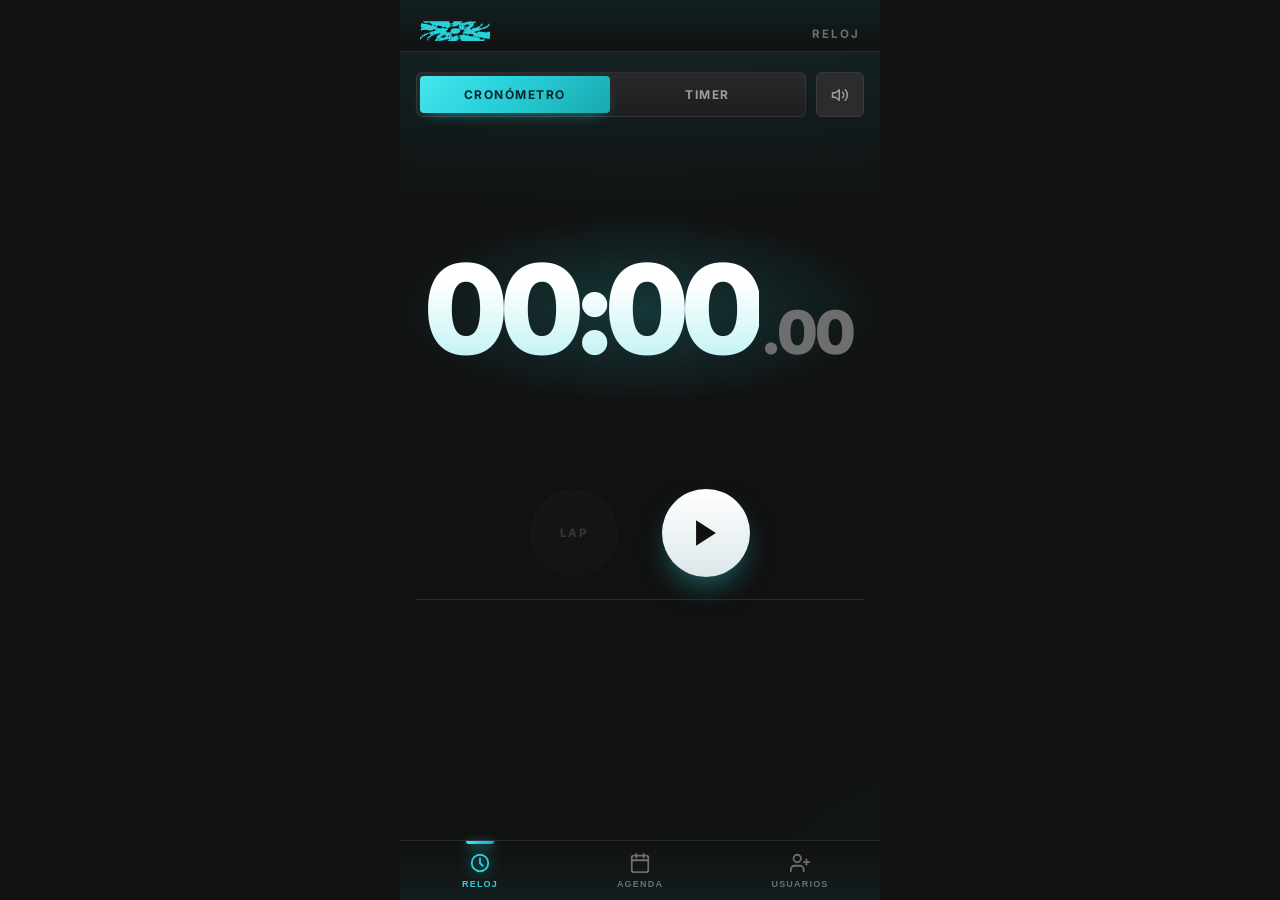
==== commit f980292c: "dc" ====
--- a/fitness-pwa/index.html
+++ b/fitness-pwa/index.html
@@ -11,6 +11,7 @@
   <link rel="apple-touch-icon" href="apple-touch-icon.png" />
   <link rel="apple-touch-icon" sizes="180x180" href="apple-touch-icon.png" />
   <link rel="stylesheet" href="css/styles.css" />
+  <link rel="stylesheet" href="css/modern.css" />
   <title>PR.47</title>
 </head>
 <body>
@@ -28,9 +29,14 @@
 
     <!-- ===== TIMER SECTION ===== -->
     <section id="section-timer" class="section active">
-      <div class="tab-bar">
-        <button class="tab-btn active" data-tab="stopwatch">Cronómetro</button>
-        <button class="tab-btn" data-tab="interval">Timer</button>
+      <div class="timer-top">
+        <div class="tab-bar">
+          <button class="tab-btn active" data-tab="stopwatch">Cronómetro</button>
+          <button class="tab-btn" data-tab="interval">Timer</button>
+        </div>
+        <button id="timer-settings-btn" class="icon-btn icon-btn--box timer-gear" title="Sonido y vibración" aria-label="Sonido y vibración">
+          <svg width="18" height="18" viewBox="0 0 24 24" fill="none" stroke="currentColor" stroke-width="2" stroke-linecap="round" stroke-linejoin="round"><polygon points="11 5 6 9 2 9 2 15 6 15 11 19 11 5"/><path d="M15.5 8.5a5 5 0 010 7"/><path d="M19 5a10 10 0 010 14"/></svg>
+        </button>
       </div>
 
       <!-- STOPWATCH -->
@@ -56,39 +62,58 @@
 
       <!-- TIMER -->
       <div id="tab-interval" class="tab-content">
-        <div id="interval-config" class="card">
+        <div id="interval-config" class="card timer-card">
           <div class="card-title">Configurar Timer</div>
+          <div class="preset-row" id="timer-presets">
+            <button class="preset-chip" data-p="10,20,10,8,1">Tabata</button>
+            <button class="preset-chip" data-p="10,30,15,6,1">30 / 15</button>
+            <button class="preset-chip" data-p="10,40,20,6,1">40 / 20</button>
+            <button class="preset-chip" data-p="10,45,15,5,1">45 / 15</button>
+            <button class="preset-chip" data-p="10,60,30,4,2">60 / 30</button>
+          </div>
           <div class="config-grid">
             <div class="config-group config-group--full">
               <label>Preparación</label>
-              <div class="sec-field">
-                <input type="number" id="prep-sec" class="sec-input" min="0" value="10" />
-                <span>segundos</span>
+              <div class="stepper">
+                <button class="step-btn" data-for="prep-sec" data-d="-5" aria-label="Menos">−</button>
+                <div class="sec-field"><input type="number" id="prep-sec" class="sec-input" min="0" value="10" inputmode="numeric" /><span>segundos</span></div>
+                <button class="step-btn" data-for="prep-sec" data-d="5" aria-label="Más">+</button>
               </div>
             </div>
             <div class="config-group">
               <label>Ejercicio</label>
-              <div class="sec-field">
-                <input type="number" id="ex-sec" class="sec-input" min="1" value="30" />
-                <span>segundos</span>
+              <div class="stepper stepper--sm">
+                <button class="step-btn" data-for="ex-sec" data-d="-5" aria-label="Menos">−</button>
+                <div class="sec-field"><input type="number" id="ex-sec" class="sec-input" min="1" value="30" inputmode="numeric" /><span>segundos</span></div>
+                <button class="step-btn" data-for="ex-sec" data-d="5" aria-label="Más">+</button>
               </div>
             </div>
             <div class="config-group">
               <label>Descanso</label>
-              <div class="sec-field">
-                <input type="number" id="rest-sec" class="sec-input" min="0" value="15" />
-                <span>segundos</span>
+              <div class="stepper stepper--sm">
+                <button class="step-btn" data-for="rest-sec" data-d="-5" aria-label="Menos">−</button>
+                <div class="sec-field"><input type="number" id="rest-sec" class="sec-input" min="0" value="15" inputmode="numeric" /><span>segundos</span></div>
+                <button class="step-btn" data-for="rest-sec" data-d="5" aria-label="Más">+</button>
               </div>
             </div>
             <div class="config-group">
               <label>Sets</label>
-              <input type="number" id="sets-count" min="1" value="3" class="input-solo" />
+              <div class="stepper stepper--sm">
+                <button class="step-btn" data-for="sets-count" data-d="-1" aria-label="Menos">−</button>
+                <div class="sec-field"><input type="number" id="sets-count" min="1" value="3" class="sec-input" inputmode="numeric" /><span>× round</span></div>
+                <button class="step-btn" data-for="sets-count" data-d="1" aria-label="Más">+</button>
+              </div>
             </div>
             <div class="config-group">
               <label>Rounds</label>
-              <input type="number" id="rounds-count" min="1" value="1" class="input-solo" />
-            </div>
-          </div>
+              <div class="stepper stepper--sm">
+                <button class="step-btn" data-for="rounds-count" data-d="-1" aria-label="Menos">−</button>
+                <div class="sec-field"><input type="number" id="rounds-count" min="1" value="1" class="sec-input" inputmode="numeric" /><span>vueltas</span></div>
+                <button class="step-btn" data-for="rounds-count" data-d="1" aria-label="Más">+</button>
+              </div>
+            </div>
+          </div>
+          <div class="timer-total"><span>Duración total</span><b id="cfg-total">06:30</b></div>
           <button id="interval-go" class="btn btn-primary btn-xl btn-full">
             <svg width="16" height="16" viewBox="0 0 24 24" fill="currentColor"><polygon points="5 3 19 12 5 21 5 3"/></svg>
             Iniciar
@@ -145,34 +170,23 @@
     <!-- ===== CALENDAR SECTION ===== -->
     <section id="section-calendar" class="section">
       <div class="view-toggle">
-        <button class="view-btn active" data-view="month">Mes</button>
-        <button class="view-btn" data-view="week">Semana</button>
+        <button class="view-btn active" data-view="agenda">Agenda</button>
+        <button class="view-btn" data-view="month">Mes</button>
       </div>
       <div class="calendar-nav">
-        <button id="cal-prev" class="nav-btn">
+        <button id="cal-prev" class="nav-btn" aria-label="Anterior">
           <svg width="16" height="16" viewBox="0 0 24 24" fill="none" stroke="currentColor" stroke-width="2.5" stroke-linecap="round"><polyline points="15 18 9 12 15 6"/></svg>
         </button>
-        <span id="cal-title" class="cal-title"></span>
-        <button id="cal-next" class="nav-btn">
+        <div class="cal-title-wrap">
+          <span id="cal-title" class="cal-title"></span>
+          <button id="cal-today" class="cal-today-btn hidden">Hoy</button>
+        </div>
+        <button id="cal-next" class="nav-btn" aria-label="Siguiente">
           <svg width="16" height="16" viewBox="0 0 24 24" fill="none" stroke="currentColor" stroke-width="2.5" stroke-linecap="round"><polyline points="9 18 15 12 9 6"/></svg>
         </button>
       </div>
       <div id="calendar-grid"></div>
-      <div id="day-detail" class="hidden">
-        <div class="day-detail-header">
-          <span id="day-detail-title"></span>
-          <button id="day-detail-close" class="icon-btn">
-            <svg width="18" height="18" viewBox="0 0 24 24" fill="none" stroke="currentColor" stroke-width="2.5" stroke-linecap="round"><line x1="18" y1="6" x2="6" y2="18"/><line x1="6" y1="6" x2="18" y2="18"/></svg>
-          </button>
-        </div>
-        <div id="day-events-list"></div>
-        <div style="padding:0 16px 16px">
-          <button id="add-event-btn" class="btn btn-primary btn-full">
-            <svg width="14" height="14" viewBox="0 0 24 24" fill="none" stroke="currentColor" stroke-width="2.5" stroke-linecap="round"><line x1="12" y1="5" x2="12" y2="19"/><line x1="5" y1="12" x2="19" y2="12"/></svg>
-            Agregar evento
-          </button>
-        </div>
-      </div>
+      <div id="day-agenda"></div>
     </section>
 
     <!-- ===== USERS SECTION ===== -->
@@ -187,8 +201,14 @@
             <svg width="12" height="12" viewBox="0 0 24 24" fill="none" stroke="currentColor" stroke-width="2.5" stroke-linecap="round"><path d="M21 15v4a2 2 0 01-2 2H5a2 2 0 01-2-2v-4"/><polyline points="7 10 12 15 17 10"/><line x1="12" y1="15" x2="12" y2="3"/></svg>
             Importar rutinas
           </button>
-          <input type="file" id="import-routines-input" accept="application/json" class="hidden" />
-        </div>
+          <input type="file" id="import-routines-input" accept="application/json,.json" class="hidden" />
+        </div>
+        <div class="search-wrap">
+          <svg class="search-ico" width="16" height="16" viewBox="0 0 24 24" fill="none" stroke="currentColor" stroke-width="2.4" stroke-linecap="round"><circle cx="11" cy="11" r="7"/><line x1="21" y1="21" x2="16.6" y2="16.6"/></svg>
+          <input id="global-search" class="form-input search-input" type="search" placeholder="Buscar rutina o ejercicio…" autocomplete="off" />
+          <button id="global-search-clear" class="search-clear hidden" aria-label="Borrar búsqueda">✕</button>
+        </div>
+        <div id="search-results" class="hidden"></div>
         <div id="users-grid"></div>
       </div>
 
@@ -197,35 +217,71 @@
           <svg width="14" height="14" viewBox="0 0 24 24" fill="none" stroke="currentColor" stroke-width="2.5" stroke-linecap="round"><polyline points="15 18 9 12 15 6"/></svg>
           Volver
         </button>
-        <div class="user-profile-header">
-          <div id="user-avatar-large" class="avatar-large"></div>
-          <h2 id="user-detail-name"></h2>
+        <div class="user-profile-header user-profile-header--compact">
+          <div id="user-avatar-large" class="avatar-large avatar-large--sm"></div>
+          <div class="uph-info">
+            <h2 id="user-detail-name"></h2>
+            <div id="user-detail-meta" class="uph-meta"></div>
+          </div>
           <div class="user-actions-row">
-            <button id="edit-user-btn" class="btn btn-secondary btn-sm">
-              <svg width="13" height="13" viewBox="0 0 24 24" fill="none" stroke="currentColor" stroke-width="2.5" stroke-linecap="round"><path d="M11 4H4a2 2 0 00-2 2v14a2 2 0 002 2h14a2 2 0 002-2v-7"/><path d="M18.5 2.5a2.121 2.121 0 013 3L12 15l-4 1 1-4 9.5-9.5z"/></svg>
-              Editar
-            </button>
-            <button id="delete-user-btn" class="btn btn-danger btn-sm">
-              <svg width="13" height="13" viewBox="0 0 24 24" fill="none" stroke="currentColor" stroke-width="2.5" stroke-linecap="round"><polyline points="3 6 5 6 21 6"/><path d="M19 6l-1 14a2 2 0 01-2 2H8a2 2 0 01-2-2L5 6"/><path d="M10 11v6M14 11v6"/></svg>
-              Eliminar
-            </button>
-          </div>
-        </div>
-        <div class="routines-header">
-          <h3>Rutinas</h3>
-          <div style="display:flex;gap:6px">
-            <button id="copy-routine-btn" class="btn btn-secondary btn-sm">
-              <svg width="12" height="12" viewBox="0 0 24 24" fill="none" stroke="currentColor" stroke-width="2.5" stroke-linecap="round"><rect x="9" y="9" width="13" height="13" rx="2"/><path d="M5 15H4a2 2 0 01-2-2V4a2 2 0 012-2h9a2 2 0 012 2v1"/></svg>
-              Copiar
-            </button>
+            <button id="edit-user-btn" class="icon-btn icon-btn--box" title="Editar alumno" aria-label="Editar alumno">
+              <svg width="15" height="15" viewBox="0 0 24 24" fill="none" stroke="currentColor" stroke-width="2.2" stroke-linecap="round"><path d="M11 4H4a2 2 0 00-2 2v14a2 2 0 002 2h14a2 2 0 002-2v-7"/><path d="M18.5 2.5a2.121 2.121 0 013 3L12 15l-4 1 1-4 9.5-9.5z"/></svg>
+            </button>
+            <button id="delete-user-btn" class="icon-btn icon-btn--box icon-btn--danger" title="Eliminar alumno" aria-label="Eliminar alumno">
+              <svg width="15" height="15" viewBox="0 0 24 24" fill="none" stroke="currentColor" stroke-width="2.2" stroke-linecap="round"><polyline points="3 6 5 6 21 6"/><path d="M19 6l-1 14a2 2 0 01-2 2H8a2 2 0 01-2-2L5 6"/><path d="M10 11v6M14 11v6"/></svg>
+            </button>
+          </div>
+        </div>
+
+        <!-- RAÍZ DEL ALUMNO: carpetas + tabla de pesos -->
+        <div id="folders-section">
+          <button id="generate-routine-root-btn" class="btn btn-accent btn-full" style="margin:0 0 16px">
+            <svg width="15" height="15" viewBox="0 0 24 24" fill="none" stroke="currentColor" stroke-width="2.5" stroke-linecap="round" stroke-linejoin="round"><polyline points="16 3 21 3 21 8"/><line x1="4" y1="20" x2="21" y2="3"/><polyline points="21 16 21 21 16 21"/><line x1="15" y1="15" x2="21" y2="21"/><line x1="4" y1="4" x2="9" y2="9"/></svg>
+            Generar rutina
+          </button>
+          <div class="routines-header">
+            <h3>Carpetas</h3>
+            <button id="add-folder-btn" class="btn btn-secondary btn-sm">
+              <svg width="12" height="12" viewBox="0 0 24 24" fill="none" stroke="currentColor" stroke-width="2.5" stroke-linecap="round"><line x1="12" y1="5" x2="12" y2="19"/><line x1="5" y1="12" x2="19" y2="12"/></svg>
+              Carpeta
+            </button>
+          </div>
+          <div id="folders-grid"></div>
+          <button id="weights-table-btn" class="wt-tile">
+            <span class="wt-tile-icon"><svg width="22" height="22" viewBox="0 0 24 24" fill="none" stroke="currentColor" stroke-width="1.9" stroke-linecap="round" stroke-linejoin="round"><rect x="3" y="3" width="18" height="18" rx="3"/><line x1="3" y1="9" x2="21" y2="9"/><line x1="3" y1="15" x2="21" y2="15"/><line x1="12" y1="9" x2="12" y2="21"/></svg></span>
+            <span class="wt-tile-text"><b>Tabla de pesos</b><small id="weights-tile-sub">Los últimos pesos de cada ejercicio</small></span>
+            <span class="wt-tile-go"><svg width="16" height="16" viewBox="0 0 24 24" fill="none" stroke="currentColor" stroke-width="2.5" stroke-linecap="round"><polyline points="9 18 15 12 9 6"/></svg></span>
+          </button>
+        </div>
+
+        <!-- DENTRO DE UNA CARPETA: sus rutinas -->
+        <div id="folder-section" class="hidden">
+          <div class="folder-head">
+            <span id="folder-head-icon" class="folder-head-icon"></span>
+            <h3 id="folder-title"></h3>
+            <button id="edit-folder-btn" class="icon-btn icon-btn--box" title="Editar carpeta" aria-label="Editar carpeta">
+              <svg width="15" height="15" viewBox="0 0 24 24" fill="none" stroke="currentColor" stroke-width="2.2" stroke-linecap="round"><circle cx="12" cy="5" r="1.2"/><circle cx="12" cy="12" r="1.2"/><circle cx="12" cy="19" r="1.2"/></svg>
+            </button>
+          </div>
+          <div class="folder-actions">
             <button id="add-routine-btn" class="btn btn-primary btn-sm">
               <svg width="12" height="12" viewBox="0 0 24 24" fill="none" stroke="currentColor" stroke-width="2.5" stroke-linecap="round"><line x1="12" y1="5" x2="12" y2="19"/><line x1="5" y1="12" x2="19" y2="12"/></svg>
               Nueva
             </button>
-          </div>
-        </div>
-        <div id="routines-list"></div>
-      </div>
+            <button id="copy-routine-btn" class="btn btn-secondary btn-sm">
+              <svg width="12" height="12" viewBox="0 0 24 24" fill="none" stroke="currentColor" stroke-width="2.5" stroke-linecap="round"><rect x="9" y="9" width="13" height="13" rx="2"/><path d="M5 15H4a2 2 0 01-2-2V4a2 2 0 012-2h9a2 2 0 012 2v1"/></svg>
+              Copiar de…
+            </button>
+            <button id="generate-routine-btn" class="btn btn-accent btn-sm">
+              <svg width="13" height="13" viewBox="0 0 24 24" fill="none" stroke="currentColor" stroke-width="2.5" stroke-linecap="round" stroke-linejoin="round"><polyline points="16 3 21 3 21 8"/><line x1="4" y1="20" x2="21" y2="3"/><polyline points="21 16 21 21 16 21"/><line x1="15" y1="15" x2="21" y2="21"/><line x1="4" y1="4" x2="9" y2="9"/></svg>
+              Generar
+            </button>
+          </div>
+          <div id="routines-list"></div>
+        </div>
+      </div>
+
+      <div id="weights-view" class="hidden"></div>
 
       <div id="routine-detail-view" class="hidden">
         <div class="routine-header-bar">
@@ -257,6 +313,14 @@
         <button id="assign-to-cal-btn" class="btn btn-secondary btn-full hidden" style="margin-top:8px">
           <svg width="14" height="14" viewBox="0 0 24 24" fill="none" stroke="currentColor" stroke-width="2.5" stroke-linecap="round"><rect x="3" y="4" width="18" height="18" rx="2"/><path d="M3 9h18M8 2v4M16 2v4"/></svg>
           Asignar al calendario
+        </button>
+        <button id="run-routine-btn" class="btn btn-accent btn-full" style="margin-top:8px">
+          <svg width="15" height="15" viewBox="0 0 24 24" fill="none" stroke="currentColor" stroke-width="2.4" stroke-linecap="round" stroke-linejoin="round"><circle cx="12" cy="13" r="8"/><path d="M12 9v4l2.5 2.5"/><path d="M9 2h6"/></svg>
+          Cronometrar rutina
+        </button>
+        <button id="weights-btn" class="btn btn-secondary btn-full" style="margin-top:8px">
+          <svg width="14" height="14" viewBox="0 0 24 24" fill="none" stroke="currentColor" stroke-width="2.5" stroke-linecap="round"><line x1="4" y1="21" x2="4" y2="14"/><line x1="4" y1="10" x2="4" y2="3"/><line x1="12" y1="21" x2="12" y2="12"/><line x1="12" y1="8" x2="12" y2="3"/><line x1="20" y1="21" x2="20" y2="16"/><line x1="20" y1="12" x2="20" y2="3"/><line x1="1" y1="14" x2="7" y2="14"/><line x1="9" y1="8" x2="15" y2="8"/><line x1="17" y1="16" x2="23" y2="16"/></svg>
+          Actualizar pesos
         </button>
         <button id="pdf-routine-btn" class="btn btn-secondary btn-full" style="margin-top:8px">
           <svg width="14" height="14" viewBox="0 0 24 24" fill="none" stroke="currentColor" stroke-width="2.5" stroke-linecap="round"><path d="M21 15v4a2 2 0 01-2 2H5a2 2 0 01-2-2v-4"/><polyline points="7 10 12 15 17 10"/><line x1="12" y1="15" x2="12" y2="3"/></svg>
@@ -317,6 +381,10 @@
 
   <script src="js/timer.js"></script>
   <script src="js/calendar.js"></script>
+  <script src="js/generator.js"></script>
+  <script src="js/organizer.js"></script>
+  <script src="js/weights.js"></script>
+  <script src="js/runner.js"></script>
   <script src="js/users.js"></script>
   <script src="js/app.js"></script>
 </body>
--- a/fitness-pwa/css/styles.css
+++ b/fitness-pwa/css/styles.css
@@ -1457,3 +1457,321 @@
 
 body.it-prep .nav-item        { color: rgba(255,255,255,.3); }
 body.it-prep .nav-item.active { color: #fff; }
+
+/* ── Generador de rutinas ───────────────────────────────── */
+.gen-intro { font-size: .78rem; color: var(--text2); margin: -6px 0 14px; }
+.gen-intro b { color: var(--text); }
+.gen-box {
+  background: var(--bg2); border: 1px solid var(--bg3);
+  border-radius: var(--radius); padding: 12px; margin-bottom: 14px;
+}
+.gen-box .form-select { margin-bottom: 8px; padding: 10px 12px; font-size: .85rem; }
+.gen-lbl {
+  font-size: .6rem; font-weight: 700; text-transform: uppercase;
+  letter-spacing: 1.5px; color: var(--text3); margin: 14px 0 8px;
+}
+.gen-box .gen-lbl { margin-top: 0; }
+.gen-hint { font-size: .7rem; color: var(--text3); line-height: 1.45; }
+.gen-seg {
+  display: flex; background: var(--bg2); border: 1px solid var(--bg3);
+  border-radius: var(--radius); padding: 3px; margin-bottom: 4px;
+}
+.gen-seg button {
+  flex: 1; padding: 9px 6px; border: 0; border-radius: calc(var(--radius) - 3px);
+  background: transparent; color: var(--text2); font: inherit;
+  font-size: .75rem; font-weight: 700; cursor: pointer;
+}
+.gen-seg button.on { background: var(--accent-d); color: #fff; }
+
+.gen-session { margin-top: 16px; padding-top: 4px; }
+.gen-session + .gen-session { border-top: 1px solid var(--bg3); padding-top: 14px; }
+.gen-s-title {
+  font-size: .8rem; font-weight: 800; color: var(--accent);
+  text-transform: uppercase; letter-spacing: 1px; margin-bottom: 8px;
+}
+.gen-sugg { font-size: .8rem; color: var(--text2); line-height: 1.4; }
+.gen-sugg b { color: var(--text); }
+.gen-sugg span { display: block; font-size: .7rem; color: var(--text3); margin-top: 2px; }
+.gen-alts { margin-top: 8px; display: flex; flex-wrap: wrap; align-items: center; gap: 6px; }
+.gen-alts i { font-size: .68rem; color: var(--text3); font-style: normal; }
+.gen-alt {
+  padding: 5px 10px; border-radius: 14px; border: 1px dashed var(--bg4);
+  background: transparent; color: var(--text2); font: inherit; font-size: .68rem;
+  font-weight: 600; cursor: pointer;
+}
+.gen-chips { display: flex; flex-wrap: wrap; gap: 6px; }
+.gen-chip {
+  padding: 8px 13px; border-radius: 20px; border: 1.5px solid var(--bg3);
+  background: var(--bg2); color: var(--text2); font: inherit; font-size: .78rem;
+  font-weight: 700; cursor: pointer; -webkit-tap-highlight-color: transparent;
+}
+.gen-chip.on { background: var(--accent-d); border-color: var(--accent-d); color: #fff; }
+.gen-chip.ghost { background: transparent; border-style: dashed; font-weight: 600; }
+.gen-chip.empty { opacity: .4; }
+.gen-days .gen-chip { padding: 8px 11px; }
+.gen-warn {
+  margin-top: 10px; padding: 8px 10px; border-radius: var(--radius-sm);
+  background: var(--red-bg); color: var(--red);
+  font-size: .72rem; line-height: 1.4; font-weight: 600;
+}
+.gen-n {
+  display: flex; align-items: center; justify-content: space-between;
+  margin-top: 14px; font-size: .75rem; color: var(--text2); font-weight: 600;
+}
+.gen-step { display: flex; align-items: center; gap: 4px; }
+.gen-step button {
+  width: 34px; height: 34px; border-radius: 50%; border: 1.5px solid var(--bg4);
+  background: var(--bg2); color: var(--text); font: inherit; font-size: 1.1rem;
+  line-height: 1; cursor: pointer;
+}
+.gen-step b { min-width: 34px; text-align: center; font-size: 1.05rem; color: var(--text); }
+
+.gen-footer {
+  position: sticky; bottom: -20px; z-index: 2;      /* -20px = el padding del modal, así queda pegada al borde */
+  display: flex; gap: 10px;
+  margin: 18px -20px -20px; padding: 12px 20px 20px;
+  background: var(--bg); border-top: 1px solid var(--bg3);
+}
+.gen-footer .btn { flex: 1; margin-top: 0; }
+
+.gen-draft {
+  background: var(--bg2); border: 1px solid var(--bg3);
+  border-radius: var(--radius); padding: 12px; margin-bottom: 14px;
+}
+.gen-d-head { display: flex; align-items: flex-start; justify-content: space-between; gap: 10px; margin-bottom: 8px; }
+.gen-d-title { font-size: .85rem; font-weight: 800; color: var(--text); line-height: 1.25; }
+.gen-d-meta { font-size: .66rem; color: var(--text3); margin-top: 2px; }
+.gen-mini {
+  flex-shrink: 0; padding: 7px 12px; border-radius: 14px; border: 1.5px solid var(--accent-d);
+  background: transparent; color: var(--accent); font: inherit; font-size: .7rem;
+  font-weight: 700; cursor: pointer;
+}
+.gen-row {
+  display: flex; align-items: center; gap: 8px;
+  padding: 9px 0; border-top: 1px solid var(--bg3);
+}
+.gen-row-main { flex: 1; min-width: 0; }
+.gen-row-name { font-size: .85rem; font-weight: 700; color: var(--text); line-height: 1.25; word-break: break-word; }
+.gen-row-sub { font-size: .72rem; color: var(--text3); margin-top: 2px; }
+.gen-row-sub b { color: var(--accent); font-weight: 700; }
+.gen-break .gen-row-name { font-size: .68rem; text-transform: uppercase; letter-spacing: 1px; color: var(--text2); }
+.gen-break { background: transparent; }
+.gen-badge {
+  flex-shrink: 0; padding: 4px 8px; border-radius: 10px; border: 0;
+  background: var(--accent-bg); color: var(--accent); font: inherit;
+  font-size: .62rem; font-weight: 700; cursor: pointer;
+}
+.gen-swap {
+  flex-shrink: 0; width: 32px; height: 32px; border-radius: 50%;
+  border: 1.5px solid var(--bg4); background: transparent; color: var(--text2);
+  font-size: 1rem; line-height: 1; cursor: pointer;
+}
+
+/* ── Actualizar pesos ───────────────────────────────────── */
+.gw-row {
+  display: flex; align-items: center; gap: 10px;
+  padding: 11px 0; border-bottom: 1px solid var(--bg3);
+}
+.gw-info { flex: 1; min-width: 0; }
+.gw-name { font-size: .85rem; font-weight: 700; color: var(--text); line-height: 1.25; word-break: break-word; }
+.gw-sub { font-size: .68rem; color: var(--text3); margin-top: 2px; }
+.gw-ctl { display: flex; align-items: center; gap: 5px; flex-shrink: 0; }
+.gw-btn {
+  width: 34px; height: 38px; border-radius: var(--radius-sm); border: 1.5px solid var(--bg4);
+  background: var(--bg2); color: var(--text); font: inherit; font-size: 1.1rem;
+  line-height: 1; cursor: pointer;
+}
+.gw-input {
+  width: 92px; padding: 9px 8px; border-radius: var(--radius-sm);
+  border: 1.5px solid var(--bg3); background: var(--bg2); color: var(--text);
+  font: inherit; font-size: .82rem; font-weight: 700; text-align: center; outline: none;
+}
+.gw-input:focus { border-color: var(--accent); }
+.gw-input.changed { border-color: var(--accent-d); color: var(--accent); }
+
+/* ── Generador: duración, sacar y sumar ejercicios ──────── */
+.gen-est { font-size: .72rem; font-weight: 700; color: var(--text2); }
+.gen-est.ok    { color: var(--accent); }
+.gen-est.long  { color: var(--red); }
+.gen-est.short { color: #f1c40f; }
+.gen-autoline { display: flex; align-items: center; justify-content: space-between; gap: 10px; margin-top: 10px; }
+.gen-auto {
+  padding: 6px 12px; border-radius: 14px; border: 1.5px solid var(--bg4);
+  background: transparent; color: var(--text2); font: inherit; font-size: .7rem;
+  font-weight: 700; cursor: pointer;
+}
+.gen-auto.on { border-color: var(--accent-d); color: var(--accent); background: var(--accent-bg); }
+.gen-row { gap: 6px; }
+.gen-swap { width: 30px; height: 30px; }
+.gen-del { color: var(--red); border-color: rgba(255,92,77,.35); font-size: .8rem; }
+.gen-badge { padding: 4px 7px; }
+.gen-addrow {
+  width: 100%; margin-top: 8px; padding: 11px; border-radius: var(--radius-sm);
+  border: 1.5px dashed var(--bg4); background: transparent; color: var(--text2);
+  font: inherit; font-size: .75rem; font-weight: 700; cursor: pointer;
+}
+
+/* ── Generador: interruptor de pasadas de velocidad ─────── */
+.gen-n small { display: block; margin-top: 2px; font-size: .65rem; font-weight: 500; color: var(--text3); }
+.gen-speed { margin-top: 16px; padding-top: 12px; border-top: 1px solid var(--bg3); }
+
+/* ============================================================
+   PERFIL DEL ALUMNO · CARPETAS · TABLA DE PESOS
+============================================================ */
+.icon-btn--box {
+  width: 38px; height: 38px; padding: 0; border-radius: 12px;
+  background: var(--bg3); color: var(--text2); border: 1px solid var(--bg4);
+}
+.icon-btn--box:active { background: var(--bg4); color: var(--text); }
+.icon-btn--danger { color: var(--red); background: var(--red-bg); border-color: rgba(255,92,77,.25); }
+.icon-btn--danger:active { background: rgba(255,92,77,.22); color: var(--red); }
+
+/* encabezado compacto: avatar + nombre a la izquierda, acciones a la derecha */
+.user-profile-header--compact {
+  display: flex; align-items: center; gap: 14px;
+  text-align: left; padding: 14px 14px; margin-bottom: 16px;
+}
+.avatar-large--sm { width: 54px; height: 54px; font-size: 1.15rem; margin: 0; flex-shrink: 0; }
+.uph-info { flex: 1; min-width: 0; }
+.user-profile-header--compact #user-detail-name {
+  font-size: 1.05rem; margin: 0 0 3px; line-height: 1.15;
+  overflow: hidden; text-overflow: ellipsis; white-space: nowrap;
+}
+.uph-meta {
+  font-size: .62rem; font-weight: 700; color: var(--text3);
+  text-transform: uppercase; letter-spacing: 1.2px;
+}
+.user-profile-header--compact .user-actions-row { gap: 8px; flex-shrink: 0; }
+
+/* grilla de carpetas */
+#folders-grid {
+  display: grid; grid-template-columns: 1fr 1fr; gap: 10px; margin-bottom: 16px;
+}
+.folder-tile {
+  --fc: var(--accent);
+  position: relative; text-align: left; font-family: var(--font);
+  display: flex; flex-direction: column; gap: 6px;
+  min-height: 112px; padding: 14px 14px 13px;
+  background: linear-gradient(160deg, color-mix(in srgb, var(--fc) 13%, var(--bg2)) 0%, var(--bg2) 62%);
+  border: 1px solid color-mix(in srgb, var(--fc) 26%, var(--bg3));
+  border-radius: 18px; color: var(--text); cursor: pointer;
+  transition: transform .12s, border-color .15s;
+  -webkit-tap-highlight-color: transparent;
+}
+.folder-tile:active { transform: scale(.97); border-color: var(--fc); }
+.folder-ico {
+  width: 40px; height: 40px; border-radius: 12px; flex-shrink: 0;
+  display: flex; align-items: center; justify-content: center;
+  color: var(--fc); background: color-mix(in srgb, var(--fc) 18%, transparent);
+}
+.folder-name {
+  font-size: .9rem; font-weight: 800; line-height: 1.2; margin-top: auto;
+  overflow-wrap: anywhere;
+}
+.folder-sub {
+  font-size: .6rem; font-weight: 700; letter-spacing: 1px;
+  text-transform: uppercase; color: var(--text3);
+}
+
+/* tarjeta ancha: Tabla de pesos */
+.wt-tile {
+  width: 100%; display: flex; align-items: center; gap: 14px;
+  padding: 14px 16px; margin-bottom: 18px; text-align: left; font-family: var(--font);
+  background: var(--accent-bg); border: 1px solid var(--accent-l);
+  border-radius: 18px; color: var(--text); cursor: pointer;
+  -webkit-tap-highlight-color: transparent;
+}
+.wt-tile:active { background: rgba(40,210,219,.2); }
+.wt-tile-icon {
+  width: 42px; height: 42px; border-radius: 12px; flex-shrink: 0;
+  display: flex; align-items: center; justify-content: center;
+  background: rgba(40,210,219,.16); color: var(--accent);
+}
+.wt-tile-text { flex: 1; display: flex; flex-direction: column; gap: 3px; min-width: 0; }
+.wt-tile-text b { font-size: .92rem; font-weight: 800; }
+.wt-tile-text small { font-size: .66rem; color: var(--text2); font-weight: 600; }
+.wt-tile-go { color: var(--accent); display: flex; }
+
+/* dentro de una carpeta */
+.folder-head { display: flex; align-items: center; gap: 10px; margin: 2px 0 14px; }
+.folder-head-icon {
+  width: 38px; height: 38px; border-radius: 12px; flex-shrink: 0;
+  display: flex; align-items: center; justify-content: center;
+  background: var(--bg2); border: 1px solid var(--bg3);
+}
+.folder-head h3 {
+  flex: 1; font-size: 1.05rem; font-weight: 900; line-height: 1.2; color: var(--text);
+  overflow-wrap: anywhere;
+}
+.folder-actions { display: flex; gap: 8px; margin-bottom: 14px; }
+.folder-actions .btn { flex: 1; margin-top: 0; white-space: nowrap; }
+
+/* ── Ejercicio: peso destacado y nota técnica legible ───── */
+.ex-meta { display: flex; flex-direction: column; align-items: flex-start; gap: 7px; margin-top: 10px; }
+.ex-weight {
+  display: inline-flex; align-items: center; gap: 6px;
+  padding: 5px 11px; border-radius: 999px;
+  background: var(--accent-bg); color: var(--accent);
+  border: 1px solid var(--accent-l);
+  font-size: .82rem; font-weight: 800; letter-spacing: .1px;
+}
+.ex-tech {
+  font-size: .8rem; line-height: 1.4; color: var(--text2);
+  padding-left: 10px; border-left: 2px solid var(--bg4);
+}
+
+/* ── Pantalla: Tabla de pesos ───────────────────────────── */
+.wt-head { margin: 4px 0 14px; }
+.wt-title { font-size: 1.25rem; font-weight: 900; letter-spacing: -.3px; }
+.wt-sub { font-size: .66rem; font-weight: 700; color: var(--text3); text-transform: uppercase; letter-spacing: 1.2px; margin-top: 3px; }
+.wt-actions { display: flex; gap: 8px; margin-bottom: 12px; }
+.wt-actions .btn { flex: 1; margin-top: 0; }
+.wt-search { margin-bottom: 8px; padding: 11px 14px; font-size: .88rem; }
+.wt-note { font-size: .68rem; color: var(--text3); line-height: 1.45; margin-bottom: 6px; }
+.wt-section { margin-top: 18px; }
+.wt-sec-head {
+  display: flex; align-items: baseline; justify-content: space-between;
+  padding: 0 2px 7px; margin-bottom: 2px; border-bottom: 1px solid var(--bg3);
+  font-size: .66rem; font-weight: 800; letter-spacing: 2px; text-transform: uppercase; color: var(--text2);
+}
+.wt-sec-head small { font-size: .62rem; color: var(--text3); letter-spacing: .5px; }
+.wt-row {
+  width: 100%; display: flex; align-items: center; gap: 12px; text-align: left;
+  padding: 12px 2px; background: none; border: 0; border-bottom: 1px solid var(--bg3);
+  color: var(--text); font-family: var(--font); cursor: pointer;
+  -webkit-tap-highlight-color: transparent;
+}
+.wt-row:active { background: var(--bg2); }
+.wt-info { flex: 1; min-width: 0; }
+.wt-name { font-size: .88rem; font-weight: 700; line-height: 1.25; overflow-wrap: anywhere; }
+.wt-tech { font-size: .72rem; color: var(--text2); line-height: 1.35; margin-top: 3px; }
+.wt-meta { font-size: .6rem; color: var(--text3); font-weight: 600; margin-top: 3px; letter-spacing: .3px; }
+.wt-weight {
+  flex-shrink: 0; max-width: 46%; text-align: right;
+  font-size: 1rem; font-weight: 900; color: var(--accent); letter-spacing: -.3px; line-height: 1.2;
+  overflow-wrap: anywhere;
+}
+.wt-trend { margin-left: 5px; font-size: .7rem; vertical-align: middle; }
+.wt-trend.up   { color: #2ecc71; }
+.wt-trend.down { color: var(--red); }
+.wt-toggle {
+  display: block; width: 100%; margin: 20px 0 8px; padding: 12px;
+  background: transparent; border: 1.5px dashed var(--bg4); border-radius: 12px;
+  color: var(--text2); font: inherit; font-size: .72rem; font-weight: 700; cursor: pointer;
+}
+.wt-hist-now { font-size: 1.9rem; font-weight: 900; color: var(--accent); letter-spacing: -.5px; margin: -4px 0 6px; overflow-wrap: anywhere; }
+.wt-hist-label { font-size: .6rem; font-weight: 700; text-transform: uppercase; letter-spacing: 1.5px; color: var(--text3); margin: 6px 0 8px; }
+.wt-hist-row { display: flex; justify-content: space-between; gap: 12px; padding: 10px 0; border-bottom: 1px solid var(--bg3); font-size: .85rem; color: var(--text2); }
+.wt-hist-row b { color: var(--text); font-weight: 800; text-align: right; overflow-wrap: anywhere; }
+.wt-hist-row.now b { color: var(--accent); }
+
+/* tarjetas de rutina más angostas para que el nombre tenga lugar */
+.routine-card { gap: 11px; padding: 13px 12px; }
+.routine-card .routine-icon { width: 34px; height: 34px; }
+.routine-card .routine-arrow { display: none; }
+.routine-card .rout-actions { gap: 0; }
+.routine-card .rout-actions .icon-btn { padding: 7px; }
+.routine-card .routine-name { line-height: 1.25; overflow-wrap: anywhere; }
+.folder-actions { gap: 6px; }
+.folder-actions .btn { padding: 9px 8px; letter-spacing: .3px; font-size: .68rem; min-width: 0; }
+.uph-meta { letter-spacing: .6px; }
--- a/fitness-pwa/css/modern.css
+++ b/fitness-pwa/css/modern.css
@@ -0,0 +1,552 @@
+/* ============================================================
+   MODERNIZACIÓN VISUAL  -  PR.47
+   Degradados, brillos y vidrio. Misma paleta (celeste #28D2DB, negro, rojo):
+   solo suma profundidad. Se carga DESPUÉS de styles.css y lo pisa.
+============================================================ */
+:root {
+  --g-accent:   linear-gradient(135deg, #46e6ee 0%, #28D2DB 42%, #1AA8B0 100%);
+  --g-accent-v: linear-gradient(165deg, #52e9f0 0%, #28D2DB 36%, #168f9b 100%);
+  --g-rest:     linear-gradient(165deg, #ff8576 0%, #ff5c4d 42%, #d63d38 100%);
+  --g-prep:     linear-gradient(165deg, #3b5167 0%, #2c3e50 50%, #18232e 100%);
+  --g-card:     linear-gradient(180deg, rgba(255,255,255,.055) 0%, rgba(255,255,255,.012) 100%);
+  --glow:       0 10px 28px -10px rgba(40,210,219,.6);
+  --hair:       rgba(255,255,255,.07);
+}
+
+/* fondo con un resplandor celeste arriba; los demás bloques lo dejan ver */
+body {
+  background:
+    radial-gradient(120% 46% at 50% -6%, rgba(40,210,219,.14) 0%, rgba(40,210,219,0) 68%),
+    radial-gradient(80% 40% at 100% 100%, rgba(26,168,176,.07) 0%, rgba(26,168,176,0) 70%),
+    var(--bg);
+  background-attachment: fixed;
+}
+#app-content { background: transparent; }
+.app-header {
+  background: linear-gradient(180deg, rgba(40,210,219,.08) 0%, rgba(17,17,17,0) 100%), var(--bg);
+  border-bottom-color: var(--hair);
+}
+.bottom-nav {
+  background: linear-gradient(0deg, rgba(40,210,219,.06) 0%, rgba(17,17,17,0) 100%), var(--bg);
+  border-top-color: var(--hair);
+}
+.nav-item { position: relative; }
+.nav-item.active { color: var(--accent); }
+.nav-item.active svg { filter: drop-shadow(0 0 7px rgba(40,210,219,.65)); }
+.nav-item.active::before {
+  content: ''; position: absolute; top: 0; left: 50%; transform: translateX(-50%);
+  width: 28px; height: 3px; border-radius: 0 0 4px 4px; background: var(--g-accent);
+  box-shadow: 0 2px 10px rgba(40,210,219,.7);
+}
+
+/* tarjetas: vidrio oscuro con luz arriba */
+.card, .exercise-card, .routine-card, .user-card, .schedule-item, .status-chip,
+.week-day-row, .day-cell:not(.empty):not(.selected) {
+  background: var(--g-card), var(--bg2);
+  border-color: var(--hair);
+  box-shadow: inset 0 1px 0 rgba(255,255,255,.045);
+}
+.routine-card { border-left-width: 4px; }
+.modal-box {
+  background: linear-gradient(180deg, rgba(40,210,219,.07) 0%, rgba(17,17,17,0) 38%), var(--bg);
+  border-top: 1px solid rgba(40,210,219,.28);
+  box-shadow: 0 -24px 60px -20px rgba(0,0,0,.7);
+}
+
+/* botones */
+.btn-accent {
+  background: var(--g-accent); color: #06282b;
+  box-shadow: var(--glow), inset 0 1px 0 rgba(255,255,255,.35);
+}
+.btn-accent:active { box-shadow: 0 4px 14px -6px rgba(40,210,219,.6); }
+.btn-primary {
+  background: linear-gradient(180deg, #ffffff 0%, #dfe7e9 100%); color: #111;
+  box-shadow: 0 6px 18px -8px rgba(255,255,255,.35), inset 0 1px 0 #fff;
+}
+.btn-secondary { background: var(--g-card), var(--bg2); border-color: var(--hair); }
+.fab {
+  background: var(--g-accent); color: #06282b;
+  box-shadow: 0 14px 30px -8px rgba(40,210,219,.65), inset 0 1px 0 rgba(255,255,255,.4);
+}
+.tab-bar, .view-toggle { background: var(--g-card), var(--bg2); border-color: var(--hair); }
+.tab-btn.active, .view-btn.active, .gen-seg button.on, .gen-chip.on, .preset-chip.on {
+  background: var(--g-accent); color: #06282b; border-color: transparent;
+  box-shadow: 0 6px 16px -8px rgba(40,210,219,.7);
+}
+
+/* series × reps con degradado (si la rutina trae su propio color, se respeta) */
+.exercise-sets-reps:not([style]) {
+  background: linear-gradient(90deg, #28D2DB 0%, #8af6fb 100%);
+  -webkit-background-clip: text; background-clip: text;
+  -webkit-text-fill-color: transparent; color: transparent;
+}
+.exercise-sets-reps:not([style]) .dropset-badge { -webkit-text-fill-color: var(--accent); }
+.ex-weight { background: linear-gradient(135deg, rgba(40,210,219,.22), rgba(40,210,219,.08)); box-shadow: inset 0 1px 0 rgba(255,255,255,.08); }
+
+/* calendario */
+.day-cell.today .day-num { background: var(--g-accent); color: #06282b; box-shadow: 0 0 14px rgba(40,210,219,.7); }
+.day-cell.selected { background: linear-gradient(180deg, rgba(40,210,219,.2), rgba(40,210,219,.06)); box-shadow: 0 0 0 1px var(--accent), 0 8px 20px -10px rgba(40,210,219,.7); }
+.dot { width: 5px; height: 5px; }
+.dot-personal { background: var(--accent); box-shadow: 0 0 6px rgba(40,210,219,.8); }
+.dot-class { background: #7cc6e6; box-shadow: 0 0 6px rgba(124,198,230,.6); }
+
+/* alumnos */
+.user-card { border-left-width: 4px; }
+.user-card--trainer {
+  background: linear-gradient(135deg, rgba(40,210,219,.2) 0%, rgba(40,210,219,.04) 60%), var(--bg2);
+  border-color: rgba(40,210,219,.35); box-shadow: var(--glow);
+}
+.avatar { background: var(--g-card), var(--bg3); }
+.wt-tile { background: linear-gradient(135deg, rgba(40,210,219,.2) 0%, rgba(40,210,219,.05) 70%), var(--bg2); box-shadow: var(--glow); }
+.wt-tile-icon { background: var(--g-accent); color: #06282b; box-shadow: 0 6px 16px -6px rgba(40,210,219,.8); }
+
+/* ───────────── TIMER / CRONÓMETRO: llenan toda la pantalla ───────────── */
+#section-timer.active { display: flex; flex-direction: column; }
+.timer-top { display: flex; align-items: stretch; gap: 10px; margin-bottom: 18px; }
+.timer-top .tab-bar { flex: 1; margin-bottom: 0; }
+.timer-gear { width: 48px; height: auto; border-radius: var(--radius); flex-shrink: 0; }
+#section-timer .tab-content.active { display: flex; flex-direction: column; flex: 1; min-height: 0; }
+
+/* cronómetro */
+#tab-stopwatch .clock-display {
+  flex: 1 1 auto; min-height: 30vh; padding: 0;
+  display: flex; align-items: center; justify-content: center;
+}
+#tab-stopwatch .sw-time-wrap { align-items: baseline; position: relative; isolation: isolate; }
+#tab-stopwatch .sw-time-wrap::before {                       /* resplandor detrás de los números */
+  content: ''; position: absolute; inset: -30% -10%; z-index: -1;
+  background: radial-gradient(closest-side, rgba(40,210,219,.2), rgba(40,210,219,0));
+}
+#sw-main { font-size: clamp(78px, 25vw, 124px); letter-spacing: -4px;
+  background: linear-gradient(180deg, #ffffff 30%, #b7f1f4 100%);
+  -webkit-background-clip: text; background-clip: text; -webkit-text-fill-color: transparent; }
+.sw-ms   { font-size: clamp(38px, 12vw, 60px); letter-spacing: -1px; margin-left: 4px; }
+.sw-controls-row { gap: 44px; margin: 6px 0 22px; }
+.btn-toggle, .sw-btn-secondary { width: 88px; height: 88px; }
+.btn-toggle { background: linear-gradient(180deg, #ffffff, #dce7ea); box-shadow: 0 14px 30px -10px rgba(40,210,219,.55); }
+.btn-toggle svg { width: 34px; height: 34px; }
+.sw-btn-secondary { font-size: .72rem; letter-spacing: 1.2px; background: var(--g-card), var(--bg2); }
+.sw-laps { flex: 1 1 0; min-height: 110px; max-height: 38vh; overflow-y: auto; margin-top: 0; -webkit-overflow-scrolling: touch; }
+.lap-item--best  .lap-split { color: #2ecc71; }
+.lap-item--worst .lap-split { color: var(--red); }
+
+/* timer: configuración */
+.timer-card { margin-top: 4px; }
+.preset-row { display: flex; gap: 6px; overflow-x: auto; margin: 0 -4px 18px; padding: 2px 4px; scrollbar-width: none; }
+.preset-row::-webkit-scrollbar { display: none; }
+.preset-chip {
+  flex-shrink: 0; padding: 9px 15px; border-radius: 999px;
+  border: 1.5px solid var(--hair); background: var(--g-card), var(--bg3);
+  color: var(--text2); font: inherit; font-size: .74rem; font-weight: 800; letter-spacing: .4px; cursor: pointer;
+  -webkit-tap-highlight-color: transparent;
+}
+.stepper { display: flex; align-items: center; gap: 8px; }
+.stepper .sec-field { flex: 1; min-width: 0; }
+.step-btn {
+  width: 46px; height: 52px; flex-shrink: 0; border-radius: 14px;
+  background: var(--g-card), var(--bg3); border: 1px solid var(--hair);
+  color: var(--accent); font: inherit; font-size: 1.5rem; font-weight: 500; line-height: 1; cursor: pointer;
+  -webkit-tap-highlight-color: transparent;
+}
+.step-btn:active { background: var(--accent-bg); transform: scale(.94); }
+.stepper--sm { gap: 5px; }
+.stepper--sm .step-btn { width: 34px; height: 46px; border-radius: 11px; font-size: 1.3rem; }
+.stepper--sm .sec-input { font-size: 1.5rem; padding: 10px 0; }
+.timer-total {
+  display: flex; align-items: baseline; justify-content: space-between;
+  margin: 2px 2px 4px; padding: 14px 16px; border-radius: 14px;
+  background: linear-gradient(135deg, rgba(40,210,219,.14), rgba(40,210,219,.03)); border: 1px solid rgba(40,210,219,.2);
+}
+.timer-total span { font-size: .62rem; font-weight: 800; letter-spacing: 1.6px; text-transform: uppercase; color: var(--text2); }
+.timer-total b { font-size: 1.5rem; font-weight: 900; letter-spacing: -.5px; font-variant-numeric: tabular-nums; color: var(--accent); }
+
+/* timer: corriendo */
+#interval-running:not(.hidden) { display: flex; flex-direction: column; align-items: center; justify-content: space-evenly; flex: 1; gap: 12px; }
+#interval-running .progress-ring-container { width: min(88vw, 50vh, 380px); height: min(88vw, 50vh, 380px); margin: 0; }
+#interval-running .progress-ring-container::before {
+  content: ''; position: absolute; inset: 8%; border-radius: 50%; z-index: 0;
+  background: radial-gradient(closest-side, rgba(255,255,255,.12), rgba(255,255,255,0) 100%);
+}
+#interval-running .progress-ring { position: relative; z-index: 1; filter: drop-shadow(0 0 10px rgba(255,255,255,.25)); }
+#interval-running .progress-ring-fill, #interval-running .progress-ring-bg { stroke-width: 9; }
+#interval-running .progress-inner { z-index: 2; }
+#it-display { font-size: clamp(66px, 22vw, 104px); }
+.phase-badge { margin: 0; padding: 12px 30px; font-size: .85rem; letter-spacing: 6px; border-radius: 999px; width: fit-content; }
+.it-circuit-chip { margin: 0; padding: 9px 26px; }
+#it-total-time { font-size: 1.35rem; }
+.status-row { margin: 0; gap: 12px; }
+.status-chip { min-width: 118px; padding: 12px 22px; border-radius: 16px; }
+.status-chip > span:last-child { font-size: 1.9rem; }
+.it-controls { margin: 0; gap: 22px; }
+.btn-it-toggle, .btn-it-reset { width: 84px; height: 84px; }
+.btn-it-toggle { box-shadow: 0 14px 30px -10px rgba(0,0,0,.45); }
+
+/* ajustes de sonido */
+.ts-range { width: 100%; height: 34px; -webkit-appearance: none; appearance: none; background: transparent; }
+.ts-range::-webkit-slider-runnable-track { height: 6px; border-radius: 6px; background: var(--bg4); }
+.ts-range::-webkit-slider-thumb { -webkit-appearance: none; width: 26px; height: 26px; margin-top: -10px; border-radius: 50%; background: var(--g-accent); box-shadow: 0 4px 12px rgba(40,210,219,.6); border: 0; }
+.ts-range::-moz-range-track { height: 6px; border-radius: 6px; background: var(--bg4); }
+.ts-range::-moz-range-thumb { width: 26px; height: 26px; border-radius: 50%; background: #28D2DB; border: 0; }
+
+/* ───────────── Estados con color: ahora en degradado ───────────── */
+body.sw-running, body.it-exercise { background: var(--g-accent-v) !important; background-attachment: fixed !important; }
+body.it-rest { background: var(--g-rest) !important; background-attachment: fixed !important; }
+body.it-prep { background: var(--g-prep) !important; background-attachment: fixed !important; }
+body.sw-running .app-header, body.sw-running .bottom-nav, body.sw-running #app-content, body.sw-running .section.active,
+body.it-exercise .app-header, body.it-exercise .bottom-nav, body.it-exercise #app-content, body.it-exercise .section.active,
+body.it-rest .app-header, body.it-rest .bottom-nav, body.it-rest #app-content, body.it-rest .section.active,
+body.it-prep .app-header, body.it-prep .bottom-nav, body.it-prep #app-content, body.it-prep .section.active { background: transparent !important; }
+body.sw-running .status-chip, body.it-exercise .status-chip, body.it-rest .status-chip, body.it-prep .status-chip { box-shadow: inset 0 1px 0 rgba(255,255,255,.18); }
+body.sw-running #sw-main { background: none; -webkit-text-fill-color: #fff; }
+body.sw-running .nav-item.active svg, body.it-exercise .nav-item.active svg, body.it-rest .nav-item.active svg, body.it-prep .nav-item.active svg { filter: none; }
+body.sw-running .nav-item.active::before, body.it-exercise .nav-item.active::before, body.it-rest .nav-item.active::before, body.it-prep .nav-item.active::before { background: #fff; box-shadow: none; }
+body.sw-running .timer-gear, body.it-exercise .timer-gear, body.it-rest .timer-gear, body.it-prep .timer-gear {
+  background: rgba(255,255,255,.16); border-color: rgba(255,255,255,.18); color: rgba(255,255,255,.85);
+}
+body.sw-running .tab-btn.active, body.it-exercise .tab-btn.active { background: #fff; color: var(--accent-d); box-shadow: none; }
+body.it-rest .tab-btn.active { background: #fff; color: var(--rest-bg); box-shadow: none; }
+body.it-prep .tab-btn.active { background: #fff; color: var(--prep-bg); box-shadow: none; }
+body.sw-running #tab-stopwatch .sw-time-wrap::before { background: radial-gradient(closest-side, rgba(255,255,255,.22), rgba(255,255,255,0)); }
+body.sw-running .btn-toggle { background: #fff; box-shadow: 0 14px 30px -10px rgba(0,0,0,.35); }
+body.sw-running .lap-item--best .lap-split, body.sw-running .lap-item--worst .lap-split { color: #fff; }
+
+/* nunca scroll horizontal (el resplandor del cronómetro se salía 3px) */
+#app-content { overflow-x: hidden; }
+
+/* el círculo del timer ocupa justo el espacio que queda (entra en cualquier alto de pantalla) */
+#section-timer.active { padding-bottom: 16px; }
+#interval-running .progress-ring-container { width: min(78vw, 36vh, 320px); height: min(78vw, 36vh, 320px); }
+@supports (aspect-ratio: 1 / 1) {
+  #interval-running:not(.hidden) { justify-content: space-between; }
+  #interval-running .progress-ring-container { flex: 1 1 0; min-height: 0; width: auto; height: auto; aspect-ratio: 1 / 1; max-width: 86vw; max-height: 380px; }
+}
+.status-chip { padding: 9px 20px; }
+.status-chip > span:last-child { font-size: 1.7rem; }
+.btn-it-toggle, .btn-it-reset { width: 76px; height: 76px; }
+.phase-badge { padding: 10px 28px; }
+
+/* ═════════════════════════════ v50 ═════════════════════════════ */
+
+/* ── Aviso con "Deshacer" ── */
+.toast { max-width: calc(100vw - 32px); }
+.toast.toast--action {
+  pointer-events: auto; display: flex; align-items: center; gap: 14px;
+  padding: 7px 7px 7px 18px; text-transform: none; letter-spacing: .1px; font-size: .82rem;
+  background: linear-gradient(180deg, #ffffff, #e3ecee); box-shadow: 0 14px 34px -10px rgba(0,0,0,.6);
+}
+.toast.toast--action span { overflow: hidden; text-overflow: ellipsis; }
+.toast-undo {
+  flex-shrink: 0; border: 0; border-radius: 999px; padding: 9px 15px; cursor: pointer;
+  background: var(--g-accent); color: #06282b; font: inherit; font-size: .7rem; font-weight: 900;
+  letter-spacing: 1px; text-transform: uppercase; box-shadow: inset 0 1px 0 rgba(255,255,255,.4);
+  -webkit-tap-highlight-color: transparent;
+}
+.toast-undo:active { transform: scale(.95); }
+
+/* ── Buscador general ── */
+.search-wrap { position: relative; margin: 0 0 14px; }
+.search-ico { position: absolute; left: 14px; top: 50%; transform: translateY(-50%); color: var(--text3); pointer-events: none; }
+.search-input {
+  padding: 13px 42px 13px 40px; border-radius: 14px; font-size: .9rem;
+  background: var(--g-card), var(--bg2); border-color: var(--hair);
+  -webkit-appearance: none; appearance: none;
+}
+.search-input::-webkit-search-cancel-button { display: none; }
+.search-input:focus { border-color: rgba(40,210,219,.6); box-shadow: 0 0 0 3px rgba(40,210,219,.14); }
+.search-wrap:focus-within .search-ico { color: var(--accent); }
+.search-clear {
+  position: absolute; right: 6px; top: 50%; transform: translateY(-50%);
+  width: 32px; height: 32px; border-radius: 50%; border: 0; cursor: pointer;
+  background: var(--bg3); color: var(--text2); font-size: .75rem; font-weight: 900;
+}
+.search-clear.hidden { display: none; }
+#search-results { padding-bottom: 100px; }
+.sr-label {
+  display: flex; align-items: baseline; gap: 8px; margin: 14px 2px 6px;
+  font-size: .62rem; font-weight: 800; letter-spacing: 2px; text-transform: uppercase; color: var(--text2);
+}
+.sr-label small { color: var(--text3); letter-spacing: .5px; }
+.sr-row {
+  width: 100%; display: flex; align-items: center; gap: 12px; text-align: left; cursor: pointer;
+  padding: 12px 14px; margin-bottom: 6px; border-radius: 14px; color: var(--text); font-family: var(--font);
+  background: var(--g-card), var(--bg2); border: 1px solid var(--hair);
+  -webkit-tap-highlight-color: transparent;
+}
+.sr-row:active { transform: scale(.985); background: var(--bg3); }
+.sr-dot { width: 9px; height: 9px; border-radius: 50%; flex-shrink: 0; }
+.sr-main { flex: 1; min-width: 0; display: flex; flex-direction: column; gap: 3px; }
+.sr-main b { font-size: .88rem; font-weight: 800; line-height: 1.25; overflow-wrap: anywhere; }
+.sr-main small { font-size: .66rem; color: var(--text3); font-weight: 600; }
+.sr-weight { flex-shrink: 0; max-width: 40%; text-align: right; font-size: .9rem; font-weight: 900; color: var(--accent); overflow-wrap: anywhere; }
+
+/* ── Tabla de pesos: editar desde la tabla ── */
+.wt-row--empty .wt-weight { color: var(--text3); }
+.wt-edit {
+  margin: 4px 0 16px; padding: 14px; border-radius: 16px;
+  background: linear-gradient(135deg, rgba(40,210,219,.13), rgba(40,210,219,.03)); border: 1px solid rgba(40,210,219,.22);
+}
+.wt-edit-label { display: block; font-size: .6rem; font-weight: 800; letter-spacing: 1.5px; text-transform: uppercase; color: var(--text2); margin: 0 0 7px; }
+.wt-edit-label small { text-transform: none; letter-spacing: 0; color: var(--text3); font-weight: 600; }
+.wt-edit-row { display: flex; gap: 5px; align-items: stretch; margin-bottom: 14px; }
+.wt-edit-input { flex: 1; min-width: 0; font-size: 1.05rem; font-weight: 800; text-align: center; padding: 12px 8px; }
+.wt-bump {
+  flex-shrink: 0; min-width: 42px; padding: 0 6px; border-radius: 12px; cursor: pointer;
+  background: var(--g-card), var(--bg3); border: 1px solid var(--hair);
+  color: var(--accent); font: inherit; font-size: .78rem; font-weight: 900;
+  -webkit-tap-highlight-color: transparent;
+}
+.wt-bump:active { background: var(--accent-bg); transform: scale(.94); }
+.wt-edit-hint { font-size: .66rem; color: var(--text3); line-height: 1.45; margin-top: 9px; }
+.wt-hist-tag {
+  font-style: normal; font-size: .55rem; font-weight: 800; letter-spacing: 1px; text-transform: uppercase;
+  padding: 2px 6px; border-radius: 6px; margin-left: 6px; background: var(--accent-bg); color: var(--accent);
+}
+
+/* ── Agenda ── */
+.cal-title-wrap { display: flex; align-items: center; gap: 10px; min-width: 0; }
+.cal-title { font-size: .95rem; font-weight: 900; letter-spacing: 1.2px; white-space: nowrap; }
+.cal-today-btn {
+  border: 1px solid rgba(40,210,219,.45); border-radius: 999px; padding: 5px 12px; cursor: pointer;
+  background: var(--accent-bg); color: var(--accent); font: inherit; font-size: .62rem; font-weight: 900;
+  letter-spacing: 1.2px; text-transform: uppercase; -webkit-tap-highlight-color: transparent;
+}
+.cal-today-btn.hidden { display: none; }
+.nav-btn { border-color: var(--hair); background: var(--g-card), var(--bg2); border-radius: 12px; }
+
+.wk-strip { display: grid; grid-template-columns: repeat(7, 1fr); gap: 5px; margin-bottom: 18px; touch-action: pan-y; }
+.wk-day {
+  display: flex; flex-direction: column; align-items: center; gap: 4px; min-width: 0;
+  padding: 9px 0 8px; border-radius: 16px; cursor: pointer; font-family: var(--font);
+  background: var(--g-card), var(--bg2); border: 1px solid var(--hair); color: var(--text);
+  -webkit-tap-highlight-color: transparent; transition: transform .12s;
+}
+.wk-day:active { transform: scale(.94); }
+.wk-dn { font-size: .55rem; font-weight: 800; letter-spacing: 1px; text-transform: uppercase; color: var(--text3); }
+.wk-num { font-size: 1.12rem; font-weight: 900; letter-spacing: -.3px; line-height: 1.1; }
+.wk-dots { display: flex; gap: 2px; height: 6px; align-items: center; }
+.wk-day.is-today { border-color: rgba(40,210,219,.55); }
+.wk-day.is-today .wk-dn { color: var(--accent); }
+.wk-day.is-sel {
+  background: var(--g-accent-v); border-color: transparent; color: #06282b;
+  box-shadow: 0 10px 24px -10px rgba(40,210,219,.85), inset 0 1px 0 rgba(255,255,255,.45);
+}
+.wk-day.is-sel .wk-dn { color: rgba(6,40,43,.7); }
+.wk-day.is-sel .cd { box-shadow: 0 0 0 1.5px rgba(255,255,255,.85); }
+.cd { display: block; width: 5px; height: 5px; border-radius: 50%; flex-shrink: 0; }
+.cd-me { background: #fff; box-shadow: 0 0 6px rgba(255,255,255,.7); }
+.wk-day.is-sel .cd-me { background: #06282b; }
+.cd-more { font-style: normal; font-size: .5rem; font-weight: 900; color: var(--text2); margin-left: 1px; line-height: 1; }
+.wk-day.is-sel .cd-more { color: #06282b; }
+
+/* mes */
+.day-cell { border-radius: 12px; min-height: 50px; }
+.day-cell:not(.has-cls):not(.today) .day-num { color: var(--text2); font-weight: 600; }
+.day-dots { min-height: 6px; align-items: center; }
+.month-hint { text-align: center; font-size: .62rem; color: var(--text3); font-weight: 600; letter-spacing: .5px; margin: 14px 0 0; }
+
+/* panel del día */
+.ag-wrap { padding-bottom: 96px; }
+.ag-in-r { animation: agInR .22s ease-out; }
+.ag-in-l { animation: agInL .22s ease-out; }
+.ag-in-up { animation: agInU .25s ease-out; }
+@keyframes agInR { from { opacity: 0; transform: translateX(22px); } to { opacity: 1; transform: none; } }
+@keyframes agInL { from { opacity: 0; transform: translateX(-22px); } to { opacity: 1; transform: none; } }
+@keyframes agInU { from { opacity: 0; transform: translateY(14px); } to { opacity: 1; transform: none; } }
+@media (prefers-reduced-motion: reduce) { .ag-in-r, .ag-in-l, .ag-in-up { animation: none; } }
+
+.ag-head { display: flex; align-items: flex-end; justify-content: space-between; gap: 12px; margin: 0 2px 14px; touch-action: pan-y; }
+.ag-head-main { min-width: 0; }
+.ag-kicker { font-size: .62rem; font-weight: 900; letter-spacing: 2.4px; text-transform: uppercase; color: var(--text3); margin-bottom: 3px; }
+.ag-kicker.is-today { color: var(--accent); text-shadow: 0 0 12px rgba(40,210,219,.55); }
+.ag-date { font-size: 1.35rem; font-weight: 900; letter-spacing: -.5px; line-height: 1.15; }
+.ag-range { font-size: .72rem; color: var(--text2); font-weight: 600; margin-top: 4px; }
+.ag-count {
+  flex-shrink: 0; display: flex; flex-direction: column; align-items: center; justify-content: center;
+  min-width: 62px; padding: 8px 10px; border-radius: 16px;
+  background: linear-gradient(135deg, rgba(40,210,219,.22), rgba(40,210,219,.05)); border: 1px solid rgba(40,210,219,.28);
+}
+.ag-count b { font-size: 1.5rem; font-weight: 900; line-height: 1; color: var(--accent); }
+.ag-count small { font-size: .55rem; font-weight: 800; letter-spacing: 1.2px; text-transform: uppercase; color: var(--text2); margin-top: 3px; }
+.ag-count.is-zero { background: var(--g-card), var(--bg2); border-color: var(--hair); }
+.ag-count.is-zero b { color: var(--text3); }
+
+.ag-suggest { margin: 0 0 14px; }
+.ag-suggest-label, .ag-sec-label {
+  display: block; font-size: .6rem; font-weight: 800; letter-spacing: 1.8px; text-transform: uppercase; color: var(--text3); margin: 0 2px 8px;
+}
+.ag-sec-label { margin-top: 22px; }
+.ag-suggest-chips { display: flex; flex-wrap: wrap; gap: 6px; }
+.ag-chip {
+  display: inline-flex; align-items: center; gap: 6px; padding: 8px 12px 8px 10px; border-radius: 999px; cursor: pointer;
+  font-family: var(--font); font-size: .76rem; font-weight: 800; color: var(--text);
+  background: var(--bg2); border: 1px solid var(--c);
+  -webkit-tap-highlight-color: transparent;
+}
+.ag-chip svg { color: var(--c); }
+.ag-chip small { font-size: .66rem; color: var(--text2); font-weight: 700; }
+.ag-chip:active { transform: scale(.95); }
+
+.ag-list { display: flex; flex-direction: column; gap: 10px; }
+.ag-card {
+  position: relative; display: flex; gap: 12px; padding: 12px 12px 10px 16px; border-radius: 18px; overflow: hidden;
+  background: var(--g-card), var(--bg2);
+  border: 1px solid var(--hair); box-shadow: inset 0 1px 0 rgba(255,255,255,.05);
+}
+.ag-card::before {
+  content: ''; position: absolute; left: 0; top: 0; bottom: 0; width: 120px; pointer-events: none;
+  background: linear-gradient(90deg, var(--c), transparent); opacity: .16;
+}
+.ag-card::after {
+  content: ''; position: absolute; left: 0; top: 10px; bottom: 10px; width: 4px; border-radius: 0 4px 4px 0;
+  background: var(--c); box-shadow: 0 0 12px var(--c);
+}
+.ag-card > * { position: relative; }
+.ag-time { width: 54px; flex-shrink: 0; display: flex; flex-direction: column; align-items: flex-start; gap: 5px; padding-top: 2px; }
+.ag-time b { font-size: 1.08rem; font-weight: 900; letter-spacing: -.3px; font-variant-numeric: tabular-nums; line-height: 1.1; }
+.ag-tag {
+  font-size: .5rem; font-weight: 900; letter-spacing: .8px; text-transform: uppercase; white-space: nowrap;
+  padding: 3px 6px; border-radius: 6px; background: var(--bg3); color: var(--text2);
+}
+.ag-main { flex: 1; min-width: 0; display: flex; flex-direction: column; }
+.ag-body {
+  display: flex; flex-direction: column; gap: 3px; text-align: left; padding: 0; border: 0; background: none;
+  color: var(--text); font-family: var(--font); cursor: pointer; -webkit-tap-highlight-color: transparent;
+}
+.ag-name { font-size: .98rem; font-weight: 900; letter-spacing: -.1px; line-height: 1.2; overflow-wrap: anywhere; }
+.ag-rout { font-size: .8rem; font-weight: 700; color: var(--text2); line-height: 1.3; overflow-wrap: anywhere; }
+.ag-info { font-size: .62rem; font-weight: 700; color: var(--text3); letter-spacing: .3px; }
+.ag-actions { display: flex; align-items: center; gap: 6px; margin-top: 10px; }
+.ag-sp { flex: 1; }
+.ag-btn {
+  display: inline-flex; align-items: center; gap: 5px; padding: 7px 11px; border-radius: 999px; cursor: pointer;
+  font-family: var(--font); font-size: .68rem; font-weight: 800; letter-spacing: .3px; white-space: nowrap;
+  background: rgba(255,255,255,.06); border: 1px solid var(--hair); color: var(--text);
+  -webkit-tap-highlight-color: transparent;
+}
+.ag-btn--run { background: var(--g-accent); color: #06282b; border-color: transparent; box-shadow: 0 6px 14px -7px rgba(40,210,219,.8); }
+.ag-btn:active, .ag-ico:active { transform: scale(.94); }
+.ag-ico {
+  width: 32px; height: 32px; flex-shrink: 0; border-radius: 50%; display: inline-flex; align-items: center; justify-content: center;
+  background: transparent; border: 1px solid var(--hair); color: var(--text2); cursor: pointer; -webkit-tap-highlight-color: transparent;
+}
+.ag-ico--del:active { color: var(--red); border-color: rgba(255,92,77,.4); }
+
+/* clase de ahora / la próxima / ya hecha */
+.ag-card.is-now {
+  border-color: rgba(40,210,219,.6);
+  box-shadow: 0 14px 30px -14px rgba(40,210,219,.75), inset 0 1px 0 rgba(255,255,255,.08);
+}
+.ag-card.is-now::before { opacity: .3; width: 100%; background: linear-gradient(100deg, rgba(40,210,219,.9), transparent 70%); }
+.ag-card.is-now .ag-tag { background: var(--g-accent); color: #06282b; animation: agPulse 1.6s ease-in-out infinite; }
+.ag-card.is-next .ag-tag { background: var(--accent-bg); color: var(--accent); }
+.ag-card.is-past { opacity: .5; }
+.ag-card.is-past .ag-tag--past { background: transparent; padding-left: 0; color: var(--text3); }
+@keyframes agPulse { 50% { box-shadow: 0 0 0 4px rgba(40,210,219,.18); } }
+
+.ag-free {
+  display: flex; flex-direction: column; align-items: center; gap: 6px; text-align: center;
+  padding: 30px 20px; border-radius: 18px; border: 1.5px dashed var(--bg4); color: var(--text3);
+}
+.ag-free-ico { color: var(--accent); opacity: .8; margin-bottom: 4px; }
+.ag-free b { font-size: .9rem; font-weight: 900; color: var(--text); }
+.ag-free span { font-size: .72rem; font-weight: 600; line-height: 1.45; }
+.ag-add { margin-top: 14px; border-radius: 14px; }
+
+.ag-card--me { --c: #28D2DB; }
+.ag-time--me { width: 30px; align-items: center; color: var(--accent); padding-top: 3px; }
+.ag-me-empty {
+  width: 100%; display: flex; align-items: center; gap: 10px; margin-top: 22px; padding: 14px 16px; border-radius: 16px; cursor: pointer;
+  background: transparent; border: 1.5px dashed rgba(40,210,219,.35); color: var(--accent);
+  font-family: var(--font); font-size: .8rem; font-weight: 800; text-align: left;
+}
+.ag-me-empty span { flex: 1; }
+
+/* ── Cronometrar rutina (pantalla completa) ── */
+.run-sheet-name { font-size: 1.05rem; font-weight: 900; margin: -6px 0 16px; overflow-wrap: anywhere; }
+.run-step b { min-width: 52px; font-size: 1.2rem; }
+.run-overlay {
+  position: fixed; inset: 0; z-index: 150; display: flex; flex-direction: column;
+  padding: calc(env(safe-area-inset-top, 0px) + 10px) 18px calc(env(safe-area-inset-bottom, 0px) + 18px);
+  color: #fff; background: var(--g-accent-v); overflow: hidden;
+  -webkit-user-select: none; user-select: none;
+}
+.run-overlay::before {                       /* brillo suave detrás del reloj */
+  content: ''; position: absolute; left: 50%; top: 40%; width: 130vw; height: 130vw; max-width: 760px; max-height: 760px;
+  transform: translate(-50%, -50%); border-radius: 50%; pointer-events: none;
+  background: radial-gradient(closest-side, rgba(255,255,255,.18), rgba(255,255,255,0));
+}
+.run-overlay > * { position: relative; }
+.run--rest { background: var(--g-rest); }
+.run--warm { background: linear-gradient(165deg, #3b5d78 0%, #24425a 45%, #142533 100%); }
+.run--done { background: linear-gradient(165deg, #1d3b40 0%, #12262a 50%, #0b1416 100%); }
+.run--under { filter: brightness(.6); }
+.run-top { display: flex; align-items: center; gap: 10px; }
+.run-icon {
+  width: 42px; height: 42px; flex-shrink: 0; border-radius: 50%; display: flex; align-items: center; justify-content: center;
+  background: rgba(255,255,255,.16); border: 1px solid rgba(255,255,255,.2); color: #fff; cursor: pointer;
+  -webkit-tap-highlight-color: transparent;
+}
+.run-head { flex: 1; min-width: 0; text-align: center; display: flex; flex-direction: column; gap: 2px; }
+.run-head b { font-size: .9rem; font-weight: 900; white-space: nowrap; overflow: hidden; text-overflow: ellipsis; }
+.run-head small { font-size: .66rem; font-weight: 700; opacity: .8; letter-spacing: .4px; font-variant-numeric: tabular-nums; }
+.run-progress { height: 5px; border-radius: 5px; background: rgba(0,0,0,.18); margin: 12px 0 0; overflow: hidden; }
+.run-progress span { display: block; height: 100%; width: 0; border-radius: 5px; background: #fff; transition: width .4s; box-shadow: 0 0 10px rgba(255,255,255,.8); }
+.run-body { flex: 1; min-height: 0; display: flex; flex-direction: column; align-items: center; justify-content: center; gap: 10px; text-align: center; padding: 10px 0; }
+.run-phase {
+  padding: 8px 20px; border-radius: 999px; background: rgba(0,0,0,.18); border: 1px solid rgba(255,255,255,.18);
+  font-size: .72rem; font-weight: 900; letter-spacing: 3px; text-transform: uppercase;
+}
+.run-ringwrap { position: relative; width: min(74vw, 38vh, 330px); height: min(74vw, 38vh, 330px); flex-shrink: 0; }
+.run-ring { width: 100%; height: 100%; transform: rotate(-90deg); filter: drop-shadow(0 0 10px rgba(255,255,255,.3)); }
+.run-ring-bg, .run-ring-fill { fill: none; stroke-width: 10; }
+.run-ring-bg { stroke: rgba(0,0,0,.16); }
+.run-ring-fill { stroke: #fff; stroke-linecap: round; transition: stroke-dashoffset .2s linear; }
+.run-clock {
+  position: absolute; inset: 0; display: flex; align-items: center; justify-content: center;
+  font-size: clamp(54px, 17vw, 92px); font-weight: 900; letter-spacing: -3px; font-variant-numeric: tabular-nums;
+  text-shadow: 0 4px 24px rgba(0,0,0,.18);
+}
+.run--paused .run-clock { animation: runBlink 1.2s ease-in-out infinite; }
+@keyframes runBlink { 50% { opacity: .45; } }
+.run-manual { display: flex; flex-direction: column; align-items: center; gap: 2px; margin: 6px 0; }
+.run-manual span { font-size: .72rem; font-weight: 800; letter-spacing: 3px; text-transform: uppercase; opacity: .8; }
+.run-manual b { font-size: clamp(72px, 24vw, 120px); font-weight: 900; letter-spacing: -4px; line-height: 1; font-variant-numeric: tabular-nums; }
+.run-manual b small { font-size: .38em; letter-spacing: -1px; opacity: .7; }
+.run-name { font-size: clamp(1.3rem, 6vw, 1.75rem); font-weight: 900; letter-spacing: -.5px; line-height: 1.15; max-width: 100%; overflow-wrap: anywhere; }
+.run-sub { font-size: .95rem; font-weight: 700; opacity: .85; }
+.run-meta-row { display: flex; flex-wrap: wrap; justify-content: center; gap: 6px; max-width: 100%; }
+.run-weight, .run-tech { padding: 6px 12px; border-radius: 999px; font-size: .78rem; font-weight: 800; overflow-wrap: anywhere; }
+.run-weight { background: #fff; color: #06282b; }
+.run--rest .run-weight { color: #b8322c; }
+.run-tech { background: rgba(0,0,0,.18); border: 1px solid rgba(255,255,255,.18); font-weight: 700; }
+.run-dots { display: flex; gap: 7px; margin-top: 4px; }
+.run-dots i { width: 10px; height: 10px; border-radius: 50%; background: rgba(255,255,255,.25); }
+.run-dots i.ok { background: rgba(255,255,255,.75); }
+.run-dots i.now { background: #fff; box-shadow: 0 0 0 4px rgba(255,255,255,.25); }
+.run-next {
+  text-align: center; font-size: .78rem; font-weight: 700; padding: 10px 14px; margin: 0 0 14px; border-radius: 14px;
+  background: rgba(0,0,0,.16); border: 1px solid rgba(255,255,255,.14); white-space: nowrap; overflow: hidden; text-overflow: ellipsis;
+}
+.run-next:empty { display: none; }
+.run-controls { display: flex; align-items: center; justify-content: center; gap: 26px; }
+.run-controls .btn { flex: 1; margin: 0; }
+.run-side {
+  width: 60px; height: 60px; border-radius: 50%; display: flex; align-items: center; justify-content: center; cursor: pointer;
+  background: rgba(255,255,255,.16); border: 1px solid rgba(255,255,255,.22); color: #fff; -webkit-tap-highlight-color: transparent;
+}
+.run-main {
+  width: 88px; height: 88px; border-radius: 50%; display: flex; align-items: center; justify-content: center; cursor: pointer; border: 0;
+  background: linear-gradient(180deg, #ffffff, #e2ecee); color: #0f5d63; box-shadow: 0 14px 30px -10px rgba(0,0,0,.45);
+  -webkit-tap-highlight-color: transparent;
+}
+.run--rest .run-main { color: #c0392b; }
+.run-main--done { width: auto; min-width: 150px; padding: 0 30px; border-radius: 999px; font: inherit; font-size: 1.05rem; font-weight: 900; letter-spacing: 2px; text-transform: uppercase; }
+.run-side:active, .run-main:active, .run-icon:active { transform: scale(.93); }
+.run-done-time { font-size: clamp(64px, 20vw, 104px); font-weight: 900; letter-spacing: -3px; font-variant-numeric: tabular-nums;
+  background: linear-gradient(180deg, #ffffff 30%, #9cf3f7 100%); -webkit-background-clip: text; background-clip: text; -webkit-text-fill-color: transparent; }
+@media (max-height: 640px) {
+  .run-body { gap: 6px; }
+  .run-main { width: 74px; height: 74px; }
+  .run-side { width: 52px; height: 52px; }
+  .run-name { font-size: 1.2rem; }
+}
